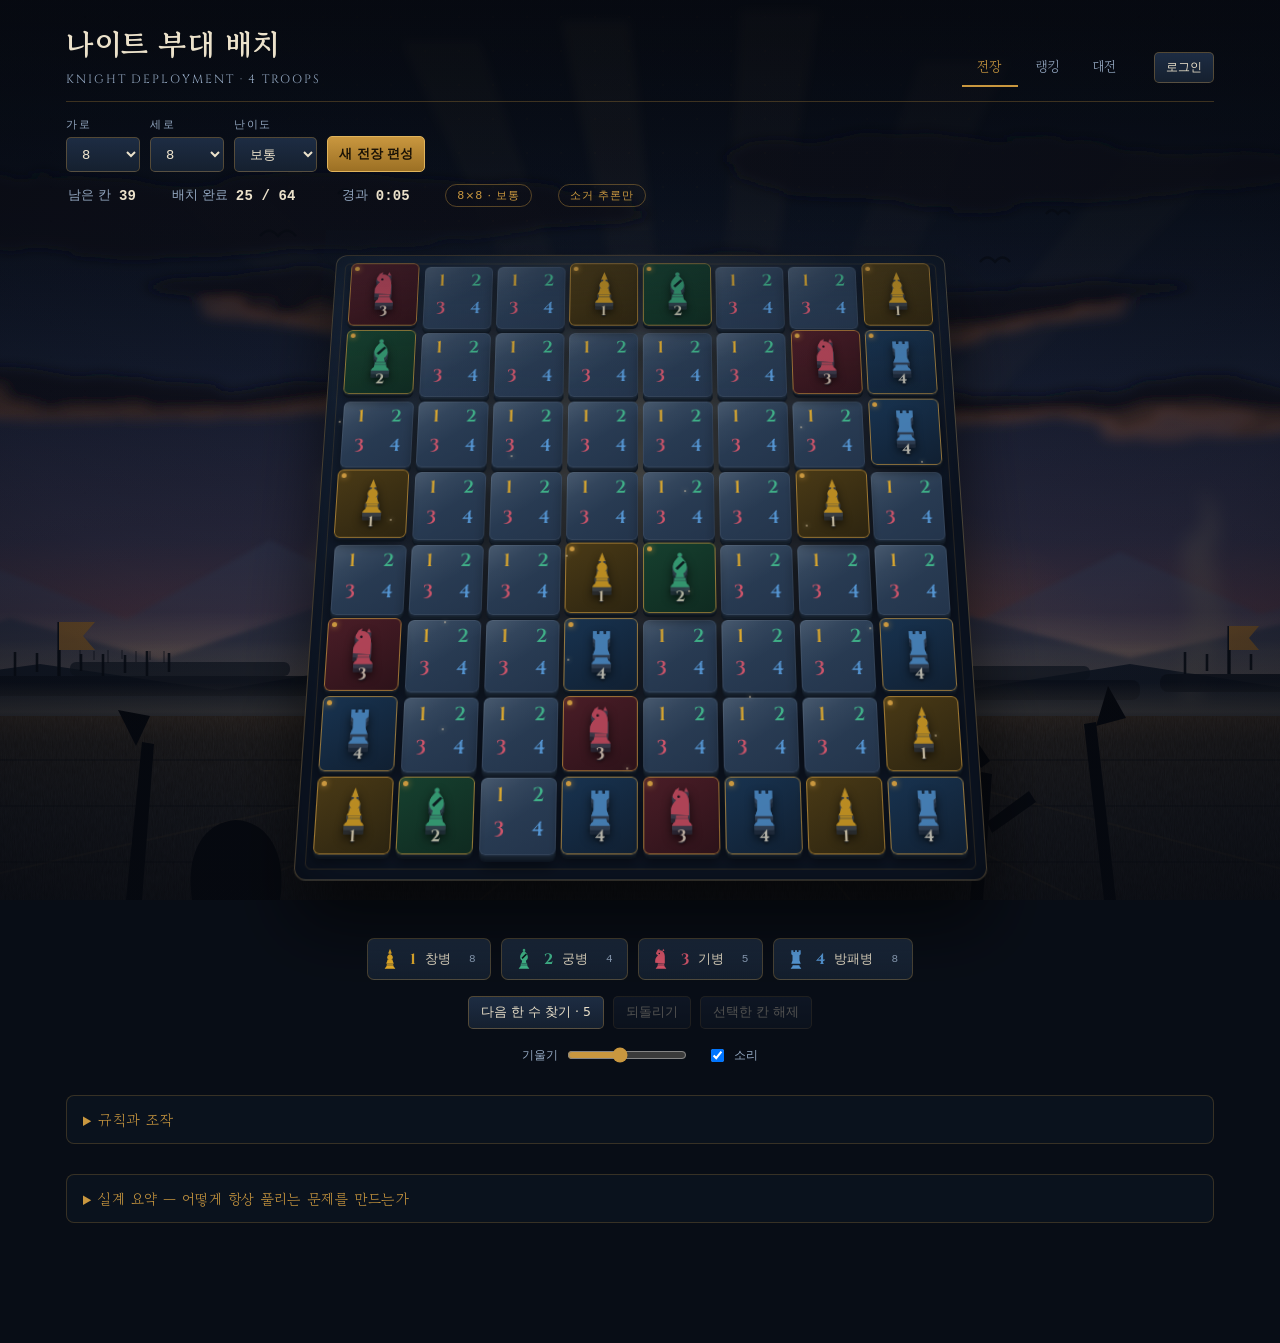
==== index.html @ ce741c40 "Set the page on a dusk battlefield I cannot produce a painting, so the scene is drawn as vector art " ====
<!DOCTYPE html>
<html lang="ko">
<head>
<meta charset="utf-8">
<meta name="viewport" content="width=device-width, initial-scale=1, viewport-fit=cover">
<title>나이트 부대 배치 — 전장 퍼즐</title>
<link rel="preconnect" href="https://fonts.googleapis.com">
<link rel="preconnect" href="https://fonts.gstatic.com" crossorigin>
<link href="https://fonts.googleapis.com/css2?family=Cinzel:wght@600;700&family=Gowun+Batang:wght@400;700&display=swap" rel="stylesheet">
<link rel="stylesheet" href="css/theme.css">
<link rel="stylesheet" href="css/board.css">
<link rel="stylesheet" href="css/app.css">
</head>
<body>
<!-- 부대말 — 체스말처럼 받침·목·머리로 이어지는 옆모습 실루엣.
     네 종류가 작은 크기에서도 실루엣만으로 구분되도록 머리 모양을 크게 달리했다.
     받침(base)과 목(collar)은 네 말이 공유해 한 세트로 보이게 한다. -->
<svg width="0" height="0" style="position:absolute" aria-hidden="true"><defs>
  <g id="pbase">
    <path d="M6.3 22.7c0-1.05.95-1.6 1.6-2.25l.5-1.75h7.2l.5 1.75c.65.65 1.6 1.2 1.6 2.25z"/>
    <path d="M8.5 18.3h7v-1.35h-7z"/>
  </g>

  <!-- 1 창병 — 폰의 몸에 창날 -->
  <symbol id="u1" viewBox="0 0 24 24">
    <use href="#pbase"/>
    <path d="M12 .8l2.05 5.3h-1.35v1.35h-1.4V6.1H9.95z"/>
    <path d="M12 7.15a3.1 3.1 0 1 0 .02 0z"/>
    <path d="M9.25 12.5h5.5c.15 1.85.85 3.25 1.6 4.35H7.65c.75-1.1 1.45-2.5 1.6-4.35z"/>
  </symbol>

  <!-- 2 궁병 — 비숍의 대칭 실루엣, 트인 자리를 활 시위 각도로 -->
  <symbol id="u2" viewBox="0 0 24 24">
    <use href="#pbase"/>
    <path d="M12 .9a1.4 1.4 0 1 0 .02 0z"/>
    <path d="M12 3c2.65 1.95 4.25 4.5 4.25 6.85 0 1.8-.85 3.3-2.2 4.15l.65 2.5H9.3l.65-2.5c-1.35-.85-2.2-2.35-2.2-4.15C7.75 7.5 9.35 4.95 12 3z"/>
    <path d="M14.05 5.95l1.2 1.2-4.75 4.75-1.2-1.2z" fill="#0b111c"/>
  </symbol>

  <!-- 3 기병 — 체스 나이트의 말머리 -->
  <symbol id="u3" viewBox="0 0 24 24">
    <use href="#pbase"/>
    <path d="M16.15 16.85V9.3c0-3.75-2.2-6.85-5.15-6.85-.35 0-.7.04-1.03.12l.62-1.75-2.2 1.15-1.55 2.85c-.45.83-.2 1.86.58 2.4l1.28.88-1.15 1.2c-1.2 1.25-1.9 2.95-1.9 4.72v2.03z"/>
    <circle cx="10.15" cy="6.05" r=".78" fill="#0b111c"/>
    <path d="M13.6 3.15l.75-2.35 1.5 2.6z"/>
  </symbol>

  <!-- 4 방패병 — 룩의 성탑 -->
  <symbol id="u4" viewBox="0 0 24 24">
    <path d="M6.3 22.7c0-1.05.95-1.6 1.6-2.25l.5-1.75h7.2l.5 1.75c.65.65 1.6 1.2 1.6 2.25z"/>
    <path d="M6.85 2.5h2.35v1.75h1.65V2.5h2.3v1.75h1.65V2.5h2.35v4.3l-1.35 1.15v5.7l1.35 3.5H6.85l1.35-3.5v-5.7L6.85 6.8z"/>
  </symbol>
</defs></svg>

<!-- 배경 — 해질 무렵의 평야 전장. img/battlefield.svg 에 그려 두고 CSS 로 깐다. -->
<div class="scene" aria-hidden="true"></div>

<div class="wrap">
  <header class="masthead">
    <div class="brand">
      <h1>나이트 부대 배치</h1>
      <div class="sub">KNIGHT DEPLOYMENT · 4 TROOPS</div>
    </div>

    <nav class="tabs" role="tablist" aria-label="화면 전환">
      <button class="tab on" data-tab="game" role="tab" aria-selected="true">전장</button>
      <button class="tab" data-tab="rank" role="tab" aria-selected="false">랭킹</button>
      <button class="tab" data-tab="room" role="tab" aria-selected="false">대전</button>
    </nav>

    <div class="account" id="account"></div>
  </header>

  <!-- ══════════════ 전장 ══════════════ -->
  <section class="view" data-view="game">
    <div class="setup">
      <div class="field"><label for="selW">가로</label><select id="selW"></select></div>
      <div class="field"><label for="selH">세로</label><select id="selH"></select></div>
      <div class="field"><label for="selL">난이도</label>
        <select id="selL"><option value="1">쉬움</option><option value="2" selected>보통</option><option value="3">어려움</option></select>
      </div>
      <button class="btn primary" id="btnNew">새 전장 편성</button>
    </div>

    <!-- 대전 진행 중에만 나타나는 전황 띠 -->
    <div class="matchbar" id="matchBar" hidden></div>

    <div class="status">
      <span>남은 칸<b id="stLeft">0</b></span>
      <span>배치 완료<b id="stFill">0</b></span>
      <span>경과<b id="stTime">0:00</b></span>
      <span class="tag" id="stGrade">보통</span>
      <span class="tag" id="stMode">소거 추론만</span>
    </div>

    <div class="stage">
      <div class="board" id="board">
        <div class="plinth"></div>
        <div class="motes" id="motes" aria-hidden="true"></div>
        <div class="grid" id="grid" tabindex="0" role="grid" aria-label="전장 판"></div>
        <div class="lightwash" aria-hidden="true"></div>
        <div class="haze" aria-hidden="true"></div>
      </div>
    </div>

    <div class="deck" id="deck"></div>

    <div class="tools">
      <button class="btn" id="btnNext">다음 한 수 찾기</button>
      <button class="btn" id="btnUndo" disabled title="한 수 되돌리기 (Ctrl+Z)">되돌리기</button>
      <button class="btn" id="btnRelease" disabled>선택한 칸 해제</button>
    </div>

    <div class="note" id="note" hidden></div>

    <div class="switches">
      <label>기울기 <input type="range" id="optTilt" min="0" max="42" value="18"></label>
      <label><input type="checkbox" id="optSound" checked> 소리</label>
    </div>

    <details>
      <summary>규칙과 조작</summary>
      <div class="doc">
        <h3>규칙</h3>
        <ul>
          <li>모든 칸에 1~4번 부대 중 하나가 배치된다.</li>
          <li>나이트 이동(직선 한 칸 + 이어서 대각선 한 칸)으로 닿는 두 칸에는 같은 부대를 둘 수 없다.</li>
          <li>가로·세로·대각선 어느 방향으로도 같은 부대가 3칸 연속으로 늘어설 수 없다.</li>
        </ul>
        <h3>조작</h3>
        <ul>
          <li>처음에는 모든 빈 칸에 1·2·3·4가 그대로 적혀 있다. 작은 숫자를 누르면 그 후보가 지워지고, 다시 누르면 되살아난다.</li>
          <li>후보가 하나만 남았을 때 그 숫자를 누르면 지워지는 대신 그 부대가 배치된다. 칸을 고르고 <code>1</code>~<code>4</code> 키나 아래 부대 버튼을 눌러도 된다.</li>
          <li><b>어떤 부대든 놓을 수 있다.</b> 판단은 전적으로 당신 몫이고, 게임은 정답을 미리 알려 주지 않는다. 다만 세 규칙 중 하나를 실제로 어기는 배치는 그 칸이 붉게 표시된다.</li>
          <li>한 번 확정한 칸은 눌러도 풀리지 않는다. 되돌리려면 그 칸을 고른 뒤 <b>선택한 칸 해제</b>를 누른다(<code>Backspace</code>도 같은 동작).</li>
          <li><b>다음 한 수 찾기</b>는 지금 상태에서 소거만으로 확정되는 칸이 몇 개인지 세어 알려준다. 한 번 더 누르면 어떤 부대가 왜 지워지는지 근거 칸까지 짚어 준다.</li>
          <li>처음부터 주어진 부대는 놋쇠 점이 찍힌 낮은 명판으로, 내가 확정한 부대는 부대색으로 빛나며 높이 솟은 타일로 표시된다.</li>
          <li><b>부대가 놓인 칸</b>을 고르면 그 부대가 나이트 이동으로 닿는 칸이 함께 밝아진다. 빈 칸을 고를 때는 밝아지지 않는다 — 후보를 지우는 중에 사정거리가 켜지면 방해가 되기 때문이다. 방향키로 칸을 옮길 수 있다.</li>
        </ul>
        <h3>힌트</h3>
        <ul>
          <li><b>다음 한 수 찾기는 한 판에 다섯 번</b>까지 쓸 수 있다. 새 칸을 짚어 줄 때만 한 번으로 센다 — 같은 칸의 근거를 다시 펴 보거나, 짚을 칸이 없다는 답을 받는 것은 세지 않는다.</li>
          <li>힌트를 한 번이라도 쓴 판은 <b>랭킹에 오르지 않는다.</b> 기록은 내 기록 목록에만 남는다.</li>
        </ul>
        <h3>진행 저장</h3>
        <ul><li>배치·후보 표시·경과 시간·남은 힌트가 자동 저장되어, 다시 열면 그대로 이어서 풀 수 있다.</li></ul>
      </div>
    </details>

    <details>
      <summary>설계 요약 — 어떻게 항상 풀리는 문제를 만드는가</summary>
      <div class="doc">
        <h3>1. 정답지 생성</h3>
        <ul>
          <li>후보 비트마스크(1~4 → 4비트) 위에서 제약 전파 + MRV 백트래킹으로 무작위 정답지를 만든다.</li>
          <li>탐색이 예산을 넘기면 <code>값(r,c) = perm[2·g(r) + h(c)]</code> 패턴으로 폴백한다. <code>g(r)≠g(r+2)</code>, <code>h(c)≠h(c+2)</code>이면 나이트 이동은 항상 두 비트 중 하나를 뒤집고, 같은 값 덩어리는 최대 2연속이므로 어떤 크기에서도 세 규칙을 모두 만족한다. 즉 정답지가 없는 판 크기는 존재하지 않는다.</li>
        </ul>
        <h3>2. 논리 솔버 (난이도의 정의)</h3>
        <ul>
          <li><b>1단계</b> 확정 칸으로부터의 소거 — 나이트 이웃에서 그 값 제거, 3연속 트리플에서 두 칸이 같은 값이면 나머지 칸에서 그 값 제거. 후보가 하나 남으면 확정.</li>
          <li><b>2단계</b> 후보가 2개인 칸에 값을 가정해 전파했을 때 모순이 나면 그 후보를 제거.</li>
          <li><b>3단계</b> 모든 칸으로 가정 범위를 넓히고, 두 갈래 모두에서 공통으로 나오는 결론을 채택.</li>
        </ul>
        <h3>3. 출제</h3>
        <ul>
          <li>정답지에서 칸을 무작위 순서로 지우되, <b>지운 뒤에도 해당 난이도의 논리 솔버가 끝까지 푸는 경우에만</b> 지운 상태를 유지한다. 논리만으로 완주된다는 것은 해가 유일하다는 뜻이므로, 유일해와 풀이 가능성이 동시에 보장된다.</li>
          <li><b>쉬움과 보통은 1단계 소거 추론만으로 끝까지 풀리도록 출제한다.</b> 어느 시점에도 후보 3개가 직접 지워지는 칸이 반드시 존재하므로, 값을 가정해 보는 단계가 필요 없다. 두 난이도의 차이는 힌트 양이다 — 쉬움 50%, 보통 32%. 상단 태그에 <code>소거 추론만</code>으로 표시된다.</li>
          <li>어려움만 2단계(한 칸에 값을 가정해 전파했을 때 모순이면 그 후보를 제거)를 허용하고 힌트 하한을 두지 않는다. 상단 태그에 <code>가정 추론 필요</code>로 표시된다.</li>
        </ul>
      </div>
    </details>
  </section>

  <!-- ══════════════ 랭킹 ══════════════ -->
  <section class="view" data-view="rank" hidden>
    <div class="panel">
      <div class="panel-head">
        <h2>랭킹</h2>
        <p>5×5부터 12×12까지 정사각 여덟 종류 × 난이도 세 종류. 힌트를 쓰지 않고 완주한 기록만 오릅니다.</p>
      </div>
      <div class="picker" id="rankPicker">
        <div class="picker-row" id="rankSizes" role="tablist" aria-label="규격"></div>
        <div class="picker-row" id="rankLevels" role="tablist" aria-label="난이도"></div>
      </div>
      <div id="rankBody"></div>
    </div>
  </section>

  <!-- ══════════════ 대전 ══════════════ -->
  <section class="view" data-view="room" hidden>
    <div id="roomBody"></div>
  </section>
</div>

<div class="toast" id="toast" role="status" aria-live="polite"></div>
<div class="veil" id="veil"><div class="card" id="card"></div></div>

<script type="module" src="js/app.js"></script>
</body>
</html>
---- css/theme.css ----
/* 토큰 · 지면 · 머리말 · 공통 컨트롤 · 오버레이 */
:root{
  --void:#080d16;
  --deep:#0e1726;
  --table:#17243a;
  --plinth:#101b2c;
  --stone-1:#23344b;
  --stone-2:#2d4159;
  --stone-edge:#0a1220;
  --brass:#c9973f;
  --brass-lo:#8a6524;
  --parch:#ece2cb;
  --mist:#93a7c0;
  --u1:#f0b429; --u2:#43bf8f; --u3:#e0576d; --u4:#5a9fe0;
  --cell:52px; --gap:5px; --depth:0px;
  --display:"Gowun Batang","Nanum Myeongjo",Georgia,serif;
  --latin:"Cinzel",Georgia,serif;
  --body:"Apple SD Gothic Neo","Malgun Gothic","Noto Sans KR",system-ui,sans-serif;
  --mono:ui-monospace,SFMono-Regular,"SF Mono",Menlo,Consolas,"Liberation Mono",monospace;
}
*{box-sizing:border-box}
html,body{margin:0;padding:0}
body{
  min-height:100vh; background:var(--void);
  color:var(--parch); font-family:var(--body); -webkit-font-smoothing:antialiased;
  overflow-x:hidden;
}

/* 배경 그림 — 내용 뒤에 고정으로 깔린다. 스크롤해도 따라오지 않는다. */
.scene{
  position:fixed; inset:0; z-index:-2; pointer-events:none;
  background:url("../img/battlefield.svg") center bottom / cover no-repeat;
}
/* 글이 배경 위로 확실히 뜨도록 한 겹 더 눌러 준다 */
.scene::after{
  content:""; position:absolute; inset:0;
  background:linear-gradient(180deg, rgba(8,13,22,.42) 0%, rgba(8,13,22,.14) 46%, rgba(8,13,22,.34) 100%);
}
body::before{
  content:""; position:fixed; inset:0; pointer-events:none; opacity:.22;
  background-image:radial-gradient(rgba(201,151,63,.14) 1px, transparent 1px);
  background-size:34px 34px; mask-image:radial-gradient(circle at 50% 30%, #000 0%, transparent 78%);
}
.wrap{position:relative; max-width:1180px; margin:0 auto; padding:22px 16px 120px}

/* ── 머리말 ── */
.masthead{display:flex; flex-wrap:wrap; align-items:flex-end; gap:14px 22px; border-bottom:1px solid rgba(201,151,63,.28); padding-bottom:14px}
.brand h1{
  font-family:var(--display); font-weight:700; font-size:clamp(21px,3.4vw,30px);
  margin:0; letter-spacing:.02em; color:var(--parch);
}
.brand .sub{font-size:12px; color:var(--mist); letter-spacing:.16em; margin-top:5px; font-family:var(--latin)}
.setup{display:flex; flex-wrap:wrap; gap:10px; margin-left:auto; align-items:flex-end}
.field{display:flex; flex-direction:column; gap:5px}
.field label{font-size:10.5px; letter-spacing:.16em; color:var(--mist)}
select,.btn{
  font-family:var(--body); font-size:13px; color:var(--parch);
  background:linear-gradient(#1d2c43,#15202f); border:1px solid rgba(201,151,63,.34);
  padding:8px 11px; border-radius:5px; cursor:pointer; transition:.16s;
}
select{min-width:74px}
.btn:hover,select:hover{border-color:var(--brass); background:linear-gradient(#26374f,#182437)}
.btn.primary{background:linear-gradient(#c9973f,#9c7024); color:#1a1206; border-color:#e0b45c; font-weight:700}
.btn.primary:hover{background:linear-gradient(#dda94f,#a87b28)}
.btn[disabled]{opacity:.32; pointer-events:none}
.btn:focus-visible,select:focus-visible,.tile:focus-visible{outline:2px solid var(--brass); outline-offset:2px}

/* ── 상태 표시줄 ── */
.status{display:flex; flex-wrap:wrap; gap:8px 26px; align-items:center; padding:12px 2px 0; font-size:12.5px; color:var(--mist)}
.status>span{display:inline-flex; align-items:center; white-space:nowrap}
/* 숫자는 고정폭 서체 + 최소 너비로 잡아 초가 바뀌어도 뒤 항목이 밀리지 않게 한다 */
.status b{font-family:var(--mono); font-size:14px; color:var(--parch); font-weight:700; margin-left:8px;
  font-variant-numeric:tabular-nums; display:inline-block; text-align:left; letter-spacing:.01em}
#stLeft{min-width:3.2ch} #stFill{min-width:9.5ch} #stTime{min-width:5.2ch}
.tag{border:1px solid rgba(201,151,63,.4); border-radius:99px; padding:3px 11px; font-size:11px; color:var(--brass); letter-spacing:.08em}
.toast{
  position:fixed; left:50%; bottom:26px; transform:translateX(-50%) translateY(14px);
  background:linear-gradient(#1d2c43,#121d2c); border:1px solid rgba(201,151,63,.5); color:var(--parch);
  padding:11px 18px; border-radius:7px; font-size:13px; opacity:0; pointer-events:none; transition:.3s; z-index:40;
  box-shadow:0 14px 34px rgba(0,0,0,.55); max-width:90vw; text-align:center;
}
.toast.show{opacity:1; transform:translateX(-50%) translateY(0)}

.veil{position:fixed; inset:0; background:rgba(5,9,16,.82); display:none; align-items:center; justify-content:center; z-index:50; backdrop-filter:blur(4px)}
.veil.show{display:flex}
.card{
  background:linear-gradient(160deg,#1b2b42,#0d1626); border:1px solid rgba(201,151,63,.5); border-radius:12px;
  padding:34px 38px; text-align:center; max-width:min(440px,90vw); box-shadow:0 30px 70px rgba(0,0,0,.7);
}
.card h2{font-family:var(--display); color:var(--brass); margin:0 0 6px; font-size:24px}
.card p{color:var(--mist); font-size:13.5px; margin:6px 0 20px; line-height:1.8}
.card .stats{display:flex; gap:22px; justify-content:center; margin:16px 0 22px}
.card .stat{font-size:11px; color:var(--mist); letter-spacing:.1em}
.card .stat b{display:block; font-family:var(--latin); font-size:23px; color:var(--parch); margin-top:5px; font-variant-numeric:tabular-nums}
.spin{width:34px; height:34px; border:2px solid rgba(201,151,63,.25); border-top-color:var(--brass); border-radius:50%; animation:sp .8s linear infinite; margin:0 auto 14px}
@keyframes sp{to{transform:rotate(360deg)}}
@keyframes rise{0%{transform:translateZ(0)}50%{transform:translateZ(44px)}100%{transform:translateZ(22px)}}
.tile.cheer .face{animation:rise .7s ease-out}
@media (prefers-reduced-motion:reduce){*{animation-duration:.01ms !important; transition-duration:.01ms !important}}
@media (max-width:620px){
  .setup{margin-left:0; width:100%}
  .wrap{padding-bottom:90px}
}
---- css/board.css ----
/* 전장 판(3D) · 부대 팔레트 · 도구 · 안내문 */
/* ── 전장(3D) ── */
/* 아래 여백은 받침대 그림자(0 40px 70px)가 아래 항목들을 덮지 않도록 벌려 둔 것이다.
   그림자는 판 밑으로 100px 남짓 퍼지므로 8px 만으로는 팔레트가 그늘에 들어간다. */
.stage{perspective:1500px; perspective-origin:50% 42%; padding:30px 0 64px; display:flex; justify-content:center}
.board{position:relative; transform:rotateX(var(--tilt,18deg)); transform-style:preserve-3d; transition:transform .25s ease-out}
.plinth{
  position:absolute; inset:-22px; border-radius:12px; transform:translateZ(-16px);
  background:linear-gradient(160deg,#1b2b42,#0d1626 60%); border:1px solid rgba(201,151,63,.3);
  box-shadow:0 40px 70px rgba(0,0,0,.62), inset 0 0 60px rgba(0,0,0,.5);
}
.plinth::after{content:""; position:absolute; inset:9px; border:1px solid rgba(201,151,63,.16); border-radius:6px}
.grid{display:grid; gap:var(--gap); transform-style:preserve-3d; position:relative}

.tile{position:relative; width:var(--cell); height:var(--cell); transform-style:preserve-3d; border:0; padding:0; background:none; cursor:pointer}
.face{
  position:absolute; inset:0; border-radius:6px; transform:translateZ(calc(var(--z,0px) + var(--zh,0px)));
  transition:transform .18s cubic-bezier(.2,.8,.3,1), box-shadow .18s, background .18s;
  background:linear-gradient(150deg,var(--stone-2),var(--stone-1));
  box-shadow:0 1px 0 #1a2637,0 2px 0 #18232f,0 4px 0 #131d29,0 6px 0 #0e1621,0 10px 16px rgba(0,0,0,.55);
  display:flex; align-items:center; justify-content:center; overflow:hidden;
}
.face::after{content:""; position:absolute; inset:0; border-radius:6px; border:1px solid rgba(255,255,255,.07); pointer-events:none}
/* 왼쪽 위에서 비친 광택 — 돌이 갈려 있다는 느낌만 준다 */
.face::before{
  content:""; position:absolute; inset:0; border-radius:6px; pointer-events:none;
  background:linear-gradient(146deg, rgba(255,255,255,.13) 0%, rgba(255,255,255,.04) 26%, transparent 52%);
}
.tile:hover .face{--zh:8px}
.tile.sel .face{box-shadow:0 1px 0 #1a2637,0 4px 0 #131d29,0 8px 0 #0e1621,0 14px 22px rgba(0,0,0,.6),0 0 0 2px var(--brass),0 0 26px rgba(201,151,63,.55); --z:10px}
/* 나이트가 닿는 칸 — 부대가 놓인 칸을 고를 때만 켜진다.
   살짝 떠오르고 놋쇠빛이 번지게 해서 한눈에 사정거리가 읽히도록 한다. */
.tile.link .face{
  --zh:6px;
  background:linear-gradient(150deg,#6a5a2f,#3d3419);
  box-shadow:0 1px 0 #2a2415,0 3px 0 #221d11,0 6px 0 #19150c,0 12px 20px rgba(0,0,0,.55),
             0 0 0 1.5px rgba(224,180,92,.85), 0 0 22px -2px rgba(240,196,94,.75);
}
.tile.link .face::after{border-color:rgba(240,196,94,.9)}
.tile.link .c{opacity:1; color:#f4e6c4}
.tile.link .c.off{opacity:.22}
.tile.bad .face{box-shadow:0 4px 0 #2a0d14,0 8px 0 #1c0910,0 14px 22px rgba(0,0,0,.6),0 0 0 2px #e0576d,0 0 24px rgba(224,87,109,.5)}

/* 배치된 부대 */
.unit{display:none; flex-direction:column; align-items:center; justify-content:center; gap:0; line-height:1}
.tile.filled .unit{display:flex}
.tile.filled .cands{display:none}
.tile.filled .face{--z:22px}
.tile.v1{--uc:var(--u1)} .tile.v2{--uc:var(--u2)} .tile.v3{--uc:var(--u3)} .tile.v4{--uc:var(--u4)}
/* 처음부터 주어진 부대 — 판에 낮게 박힌 놋쇠 명판 */
.tile.given .face{--z:8px; background:linear-gradient(150deg,#1d2937,#111a26);
  box-shadow:0 1px 0 #16202c,0 2px 0 #111923,0 4px 0 #0c131c,0 7px 12px rgba(0,0,0,.5)}
.tile.given .face::after{border:1.5px solid rgba(201,151,63,.75)}
.tile.given .face::before{content:""; position:absolute; top:4px; left:4px; width:5px; height:5px;
  border-radius:50%; background:var(--brass); box-shadow:0 0 6px rgba(201,151,63,.9); z-index:2}
.tile.given .unit{opacity:.7; filter:saturate(.6)}
/* 내가 확정한 부대 — 높이 솟아 부대색으로 빛나는 타일 */
.tile.placed .face{--z:var(--placed-z,26px);
  box-shadow:0 2px 0 #16202c,0 5px 0 #0f1721,0 9px 0 #0a1119,0 18px 28px rgba(0,0,0,.6),0 0 24px -4px var(--uc)}
.tile.placed .face::after{border:1.5px solid var(--uc)}
.tile.placed .unit{filter:drop-shadow(0 0 8px var(--uc))}
/* ── 입체 부대말 ──
   진짜 높이를 올리면 기울어진 판에서 윗줄 칸의 후보 숫자를 덮는다.
   그래서 두께는 실루엣을 아래로 쌓아 만들고(높이 0), 실제로 띄우는 양은
   --lift 로만 준다. --lift 는 기울기에 맞춰 game.js 가 계산해 넣는다. */
.unit{position:relative; transform:translateZ(var(--lift,6px)); transform-style:preserve-3d}

.unit svg{
  width:calc(var(--cell) * .54); height:calc(var(--cell) * .54);
  fill:currentColor;
  /* 아래로 겹쳐 쌓아 옆면처럼 보이게 한다 — 화면 높이는 늘지 않는다.
     한 겹당 1px 씩 여덟 겹, 아래로 갈수록 어두워져 두께로 읽힌다. */
  filter:
    drop-shadow(0 1px 0 var(--ucd))
    drop-shadow(0 1px 0 var(--ucd))
    drop-shadow(0 1px 0 var(--ucd))
    drop-shadow(0 1px 0 var(--ucd))
    drop-shadow(0 1px 0 var(--ucd2))
    drop-shadow(0 1px 0 var(--ucd2))
    drop-shadow(0 1px 0 var(--ucd2))
    drop-shadow(0 1px 0 var(--ucd2))
    drop-shadow(0 4px 5px rgba(0,0,0,.85));
}

/* 말이 판에 드리우는 그림자 */
.unit::before{
  content:""; position:absolute; left:50%; bottom:calc(var(--cell) * .1);
  width:calc(var(--cell) * .5); height:calc(var(--cell) * .16);
  transform:translateX(-50%) translateZ(-1px);
  background:radial-gradient(50% 50% at 50% 50%, rgba(0,0,0,.6), transparent 70%);
  pointer-events:none;
}

/* 옆면 색 — 윗겹은 부대색을 어둡게, 아랫겹은 더 어둡게 해서 두께가 읽히게 */
.tile.v1{--ucd:#8a6415; --ucd2:#4a3308}
.tile.v2{--ucd:#1d6b4d; --ucd2:#0d3626}
.tile.v3{--ucd:#8a2b3c; --ucd2:#4a1520}
.tile.v4{--ucd:#2a5f96; --ucd2:#143049}
.tile.given{--ucd:#3a4658; --ucd2:#222b38}

/* 방금 놓은 말은 위에서 떨어져 자리를 잡는다 */
@keyframes drop-in{
  0%{transform:translateZ(calc(var(--lift,6px) + 26px)); opacity:.15}
  60%{transform:translateZ(calc(var(--lift,6px) - 2px)); opacity:1}
  100%{transform:translateZ(var(--lift,6px))}
}
.tile.just .unit{animation:drop-in .34s cubic-bezier(.3,1.3,.5,1)}
.unit .num{
  font-family:var(--latin); font-weight:700; font-size:calc(var(--cell) * .21);
  font-variant-numeric:tabular-nums; color:#f6ecd6; position:relative; z-index:2;
  text-shadow:0 1px 0 var(--ucd2), 0 2px 3px rgba(0,0,0,.9);
}
.tile.v1 .unit{color:var(--u1)} .tile.v2 .unit{color:var(--u2)}
.tile.v3 .unit{color:var(--u3)} .tile.v4 .unit{color:var(--u4)}
.tile.filled.v1 .face{background:linear-gradient(150deg,#4a3a16,#2c2410)}
.tile.filled.v2 .face{background:linear-gradient(150deg,#16402f,#0f2a20)}
.tile.filled.v3 .face{background:linear-gradient(150deg,#4a1d27,#2c1219)}
.tile.filled.v4 .face{background:linear-gradient(150deg,#183350,#101f31)}
.tile.given .face::after{border:1px solid rgba(201,151,63,.7)}
.tile.given .unit{filter:none}

/* 후보 표시 */
/* 아래쪽 여백은 기울어진 판에서 아랫줄 말이 이 숫자를 덮지 않도록 벌어 둔 자리다.
   이만큼이 말과 타일을 얼마나 띄울 수 있는지의 예산이 된다(game.js setTilt 참고). */
.cands{display:grid; grid-template-columns:1fr 1fr; grid-template-rows:1fr 1fr;
  width:100%; height:100%; padding-bottom:10%}
.c{
  display:flex; align-items:center; justify-content:center; cursor:pointer;
  font-family:var(--latin); font-weight:600; font-size:calc(var(--cell) * .26);
  color:var(--mist); opacity:.9; transition:.14s; border-radius:3px;
}
.c:hover{background:rgba(255,255,255,.08)}
.c.v1{color:var(--u1)} .c.v2{color:var(--u2)} .c.v3{color:var(--u3)} .c.v4{color:var(--u4)}
.c.off{opacity:.13; text-decoration:line-through}
.c.only{font-size:calc(var(--cell) * .34); text-shadow:0 0 12px currentColor}

/* ── 부대 팔레트 ── */
.deck{display:flex; flex-wrap:wrap; gap:10px; justify-content:center; margin-top:26px}
.troop{
  display:flex; align-items:center; gap:9px; padding:9px 14px 9px 11px; border-radius:7px; cursor:pointer;
  background:linear-gradient(#1c2b40,#131e2d); border:1px solid rgba(201,151,63,.3); color:var(--parch);
  font-family:var(--body); font-size:13px; transition:.16s;
}
.troop svg{width:22px; height:22px; fill:currentColor}
.troop .k{font-family:var(--latin); font-weight:700; font-size:15px; opacity:.85}
.troop .left{font-size:11px; color:var(--mist); font-family:var(--mono); font-variant-numeric:tabular-nums;
  min-width:2.4ch; text-align:right; display:inline-block}
.troop[data-v="1"]{color:var(--u1)} .troop[data-v="2"]{color:var(--u2)}
.troop[data-v="3"]{color:var(--u3)} .troop[data-v="4"]{color:var(--u4)}
.troop:hover{transform:translateY(-2px); border-color:currentColor; box-shadow:0 8px 20px rgba(0,0,0,.45)}
.troop.on{border-color:currentColor; box-shadow:0 0 0 1px currentColor,0 0 22px -6px currentColor}
.troop .nm{color:var(--parch)}

/* ── 도구 ── */
.tools{display:flex; flex-wrap:wrap; gap:9px; justify-content:center; align-items:center; margin-top:16px}
.tools .btn{font-size:12.5px; padding:7px 12px}
.switches{display:flex; flex-wrap:wrap; gap:8px 18px; justify-content:center; margin-top:16px; font-size:12px; color:var(--mist)}
.switches label{display:flex; align-items:center; gap:7px; cursor:pointer}
input[type=range]{accent-color:var(--brass); width:120px}

/* ── 안내/설계 ── */
details{margin-top:30px; border:1px solid rgba(201,151,63,.24); border-radius:8px; background:rgba(13,22,36,.6)}
summary{cursor:pointer; padding:13px 16px; font-family:var(--display); font-size:14.5px; color:var(--brass); letter-spacing:.03em}
.doc{padding:2px 20px 20px; font-size:13px; line-height:1.85; color:#c6d3e3}
.doc h3{font-family:var(--display); color:var(--parch); font-size:14px; margin:18px 0 6px; letter-spacing:.03em}
.doc code{background:rgba(201,151,63,.12); padding:1px 5px; border-radius:3px; font-size:12px; color:var(--brass)}
.doc ul{margin:6px 0; padding-left:19px} .doc li{margin:3px 0}

.note{
  max-width:760px; margin:16px auto 0; padding:13px 17px; border-radius:8px; font-size:13px; line-height:1.75;
  background:rgba(20,32,50,.72); border:1px solid rgba(201,151,63,.34); color:#d6e0ee;
}
.note b{color:var(--brass)} .note .k{font-family:var(--latin); font-weight:700}
.note ul{margin:7px 0 0; padding-left:18px} .note li{margin:2px 0}
.tile.pick .face{box-shadow:0 4px 0 #131d29,0 8px 0 #0e1621,0 16px 24px rgba(0,0,0,.6),0 0 0 2px var(--parch),0 0 30px rgba(236,226,203,.6); --z:16px}
.tile.why .face{box-shadow:0 4px 0 #131d29,0 8px 0 #0e1621,0 14px 22px rgba(0,0,0,.6),0 0 0 2px var(--brass),0 0 22px rgba(201,151,63,.5)}

@media (max-width:620px){
  .stage{perspective:900px; padding:18px 0 44px}
  .troop .nm{display:none}
}

/* ══════════════ 전장 분위기 ══════════════
   판 위를 지나는 빛, 먼 줄로 갈수록 옅어지는 안개, 떠다니는 먼지.
   전부 pointer-events:none 이라 조작을 가리지 않는다. */

/* 커서를 따라 움직이는 빛무리 — 판 하나에 요소 하나뿐이라 값이 싸다 */
/* 빛은 타일 '아래' 판 위에 깔린다.
   타일 위를 덮으면 무슨 블렌드를 쓰든 계단 그림자가 죽어 판이 납작해진다.
   타일은 z 0~36 에 있으므로 -14px 에 두면 빛이 틈 사이로만 비친다. */
.lightwash{
  position:absolute; inset:-22px; border-radius:12px; pointer-events:none;
  transform:translateZ(-14px);
  background:radial-gradient(circle at var(--lx,50%) var(--ly,35%),
              rgba(255,232,180,.30), rgba(255,214,140,.10) 30%, transparent 58%);
}

/* 먼 줄만 아주 살짝 가라앉힌다 */
.haze{
  position:absolute; inset:-22px auto auto -22px; width:calc(100% + 44px); height:34%;
  pointer-events:none; transform:translateZ(40px);
  background:linear-gradient(to bottom, rgba(10,17,29,.30) 0%, rgba(10,17,29,.08) 45%, transparent 100%);
}

/* 놋쇠 테두리에 도는 횃불빛 */
@keyframes torch{
  0%,100%{box-shadow:0 40px 70px rgba(0,0,0,.62), inset 0 0 60px rgba(0,0,0,.5), 0 0 22px -8px rgba(201,151,63,.5)}
  50%{box-shadow:0 40px 70px rgba(0,0,0,.62), inset 0 0 60px rgba(0,0,0,.5), 0 0 30px -6px rgba(224,180,92,.75)}
}
.plinth{animation:torch 5.5s ease-in-out infinite}

/* 떠다니는 먼지 */
.motes{position:absolute; inset:0; pointer-events:none; z-index:2; transform:translateZ(20px); overflow:hidden}
.mote{
  position:absolute; width:2px; height:2px; border-radius:50%;
  background:rgba(240,220,180,.55); box-shadow:0 0 4px rgba(240,220,180,.5);
  animation:drift linear infinite;
}
@keyframes drift{
  0%{transform:translate3d(0,14px,0); opacity:0}
  12%{opacity:.7}
  88%{opacity:.5}
  100%{transform:translate3d(18px,-46px,0); opacity:0}
}

@media (prefers-reduced-motion:reduce){
  .motes{display:none}
  .plinth{animation:none}
}
---- css/app.css ----
/* 탭 · 계정 · 랭킹 · 대전 — 기존 놋쇠/양피지/심야 남색 토큰만 사용한다 */

/* ── 머리말 안의 탭과 계정 ── */
.tabs{display:flex; gap:2px; align-self:flex-end; margin-left:auto}
.tab{
  font-family:var(--display); font-size:14px; color:var(--mist);
  background:none; border:0; border-bottom:2px solid transparent;
  padding:8px 15px 9px; cursor:pointer; transition:.16s; letter-spacing:.04em;
}
.tab:hover{color:var(--parch)}
.tab.on{color:var(--brass); border-bottom-color:var(--brass)}
.tab:focus-visible{outline:2px solid var(--brass); outline-offset:2px; border-radius:4px}

.account{display:flex; align-items:center; gap:9px; align-self:flex-end; padding-bottom:4px}
.account .who{
  font-size:12.5px; color:var(--parch); font-family:var(--mono);
  display:inline-flex; align-items:center; gap:7px;
}
.account .who::before{
  content:""; width:6px; height:6px; border-radius:50%;
  background:var(--u2); box-shadow:0 0 7px var(--u2);
}
.account .btn{font-size:12px; padding:6px 11px}

.setup{margin-top:16px}

/* ── 공용 패널 ── */
.panel{
  margin-top:22px; border:1px solid rgba(201,151,63,.24); border-radius:10px;
  background:rgba(13,22,36,.6); overflow:hidden;
}
.panel-head{padding:18px 20px 14px; border-bottom:1px solid rgba(201,151,63,.18)}
.panel-head h2{font-family:var(--display); color:var(--parch); font-size:17px; margin:0; letter-spacing:.03em}
.panel-head p{color:var(--mist); font-size:12.5px; margin:6px 0 0; line-height:1.7}
.panel-body{padding:16px 20px 20px}

.empty{padding:34px 20px; text-align:center; color:var(--mist); font-size:13px; line-height:1.9}
.empty b{color:var(--brass)}

/* ── 보드 선택기 ── */
.picker{padding:14px 20px; display:flex; flex-direction:column; gap:9px; border-bottom:1px solid rgba(201,151,63,.18)}
.picker-row{display:flex; flex-wrap:wrap; gap:7px}
.chip{
  font-family:var(--latin); font-size:13px; font-weight:600; letter-spacing:.04em;
  color:var(--mist); background:linear-gradient(#1a2739,#131e2c);
  border:1px solid rgba(201,151,63,.26); border-radius:99px;
  padding:6px 15px; cursor:pointer; transition:.16s;
}
.chip:hover{color:var(--parch); border-color:var(--brass)}
.chip.on{color:#1a1206; background:linear-gradient(#c9973f,#9c7024); border-color:#e0b45c}
.chip:focus-visible{outline:2px solid var(--brass); outline-offset:2px}
.picker-row:nth-child(2) .chip{font-family:var(--body); font-weight:400}

/* ── 표 ── */
.tbl-scroll{overflow-x:auto}
table.tbl{width:100%; border-collapse:collapse; font-size:13px; min-width:420px}
table.tbl th{
  text-align:left; font-weight:400; font-size:10.5px; letter-spacing:.16em; color:var(--mist);
  padding:12px 14px 9px; border-bottom:1px solid rgba(201,151,63,.2); white-space:nowrap;
}
table.tbl td{padding:10px 14px; border-bottom:1px solid rgba(201,151,63,.08); color:#c6d3e3}
table.tbl tr:last-child td{border-bottom:0}
table.tbl .num{font-family:var(--mono); font-variant-numeric:tabular-nums; text-align:right; white-space:nowrap}
table.tbl .rank{font-family:var(--latin); font-weight:700; color:var(--mist); width:1%; text-align:right}
table.tbl .name{color:var(--parch)}
table.tbl .when{color:var(--mist); font-size:11.5px; white-space:nowrap}
table.tbl tr.top1 .rank,table.tbl tr.top1 .num{color:var(--brass)}
table.tbl tr.me{background:rgba(201,151,63,.09)}
table.tbl tr.me .name{color:var(--brass); font-weight:700}
table.tbl tr.me .name::before{content:"▸ "}
.tbl-sep td{padding:0; height:1px; background:repeating-linear-gradient(90deg,rgba(201,151,63,.35) 0 6px,transparent 6px 12px); border:0}
.badge{
  display:inline-block; font-size:10.5px; letter-spacing:.06em; color:var(--brass);
  border:1px solid rgba(201,151,63,.4); border-radius:99px; padding:1px 8px; margin-left:7px;
}

/* ── 폼 ── */
.form{display:flex; flex-direction:column; gap:14px; text-align:left; margin:18px 0 4px}
.form .field{gap:6px}
.form label{font-size:10.5px; letter-spacing:.16em; color:var(--mist)}
.form input[type=text],.form input[type=password],.form select{
  font-family:var(--body); font-size:14px; color:var(--parch); width:100%;
  background:#0d1626; border:1px solid rgba(201,151,63,.3);
  padding:10px 12px; border-radius:5px; transition:.16s;
}
.form input:focus{outline:none; border-color:var(--brass); background:#111c2e}
.form input::placeholder{color:#5d7085}
.hint{font-size:11.5px; color:var(--mist); line-height:1.6}
.hint.bad{color:var(--u3)}
.form-row{display:flex; gap:10px}
.form-row>*{flex:1; min-width:0}
.form-note{
  font-size:11.5px; color:var(--mist); line-height:1.7; text-align:left;
  border-left:2px solid rgba(201,151,63,.4); padding-left:11px; margin-top:4px;
}
.card-actions{display:flex; gap:9px; justify-content:center; flex-wrap:wrap; margin-top:20px}
.card-slot:empty{display:none}
.card.wide{max-width:min(560px,92vw); text-align:left}
.card.wide h2{text-align:center}
.card .err{color:var(--u3); font-size:12.5px; margin:12px 0 0; min-height:1.2em; text-align:left}
.switch-line{text-align:center; font-size:12.5px; color:var(--mist); margin-top:16px}
.link{background:none; border:0; color:var(--brass); font:inherit; cursor:pointer; text-decoration:underline; padding:0}
.link:hover{color:var(--parch)}

/* ── 힌트 버튼 잔여 강조 ── */
.btn.low{border-color:var(--u1); color:var(--u1)}

/* ── 대전 로비 ── */
.lobby-actions{display:flex; flex-wrap:wrap; gap:9px; padding:14px 20px; border-bottom:1px solid rgba(201,151,63,.18)}
.grow{flex:1}
.room-list{display:flex; flex-direction:column}
.room-row{
  display:flex; align-items:center; gap:14px; padding:13px 20px;
  border-bottom:1px solid rgba(201,151,63,.08); transition:.16s;
}
.room-row:last-child{border-bottom:0}
.room-row:hover{background:rgba(201,151,63,.05)}
.room-row .rt{flex:1; min-width:0}
.room-row .rt b{display:block; color:var(--parch); font-size:13.5px; font-weight:400}
.room-row .rt span{font-size:11.5px; color:var(--mist)}
.room-row .cnt{font-family:var(--mono); font-size:12.5px; color:var(--mist); font-variant-numeric:tabular-nums}
.room-row .cnt.full{color:var(--u3)}
.lock{color:var(--brass); font-size:11px}

/* ── 대전 방 ── */
.seatlist{display:flex; flex-direction:column; gap:2px; padding:6px 0}
.seat{display:flex; align-items:center; gap:11px; padding:11px 20px}
.seat .sn{
  font-family:var(--latin); font-weight:700; font-size:13px; color:var(--mist);
  width:1.6em; text-align:right; font-variant-numeric:tabular-nums;
}
.seat .snm{color:var(--parch); font-size:13.5px; min-width:0; overflow:hidden; text-overflow:ellipsis; white-space:nowrap}
.seat .tags{margin-left:auto; display:flex; align-items:center; gap:8px; white-space:nowrap}
.seat.host .snm::after{content:"방장"; font-size:10px; color:var(--brass); border:1px solid rgba(201,151,63,.4); border-radius:99px; padding:1px 7px; margin-left:8px}
.seat.gone{opacity:.45}
.seat.gone .snm::after{content:"연결 끊김"; font-size:10px; color:var(--u3); margin-left:8px}

/* 진행률 게이지 — 상대 판의 내용은 절대 전송하지 않는다. 채운 칸 수 하나뿐. */
.gauge{flex:1; height:7px; border-radius:99px; background:rgba(255,255,255,.07); overflow:hidden; min-width:60px}
.gauge>i{
  display:block; height:100%; width:0; border-radius:99px;
  background:linear-gradient(90deg,var(--brass-lo),var(--brass));
  transition:width .35s cubic-bezier(.2,.8,.3,1);
}
.seat.done .gauge>i{background:linear-gradient(90deg,#2f8f6b,var(--u2))}
.seat.me .snm{color:var(--brass); font-weight:700}
.pct{font-family:var(--mono); font-size:12px; color:var(--mist); font-variant-numeric:tabular-nums; width:4.2ch; text-align:right}
.fin{font-family:var(--mono); font-size:12px; color:var(--u2); font-variant-numeric:tabular-nums}

/* 전장 탭 위에 뜨는 전황 띠 */
.matchbar{
  margin-top:16px; border:1px solid rgba(201,151,63,.3); border-radius:9px;
  background:linear-gradient(rgba(28,43,66,.75),rgba(16,27,44,.75));
}
.matchbar .mb-head{
  display:flex; align-items:center; gap:12px; flex-wrap:wrap;
  padding:10px 16px; border-bottom:1px solid rgba(201,151,63,.16);
  font-size:12px; color:var(--mist);
}
.matchbar .mb-head b{color:var(--brass); font-family:var(--latin); letter-spacing:.08em}
.matchbar .mb-head .btn{margin-left:auto; font-size:11.5px; padding:5px 10px}
.matchbar .seat{padding:8px 16px}

/* 카운트다운 */
.countdown{font-family:var(--latin); font-size:76px; font-weight:700; color:var(--brass); line-height:1;
  text-shadow:0 0 40px rgba(201,151,63,.5); font-variant-numeric:tabular-nums}

.code{
  font-family:var(--mono); font-size:19px; letter-spacing:.24em; color:var(--brass);
  background:rgba(201,151,63,.1); border:1px solid rgba(201,151,63,.35);
  border-radius:6px; padding:8px 14px; display:inline-block;
}

@media (max-width:760px){
  .tabs{order:3; width:100%; margin-left:0; justify-content:center; border-top:1px solid rgba(201,151,63,.14); padding-top:6px}
  .account{margin-left:auto}
}
@media (max-width:620px){
  .seat{padding:10px 14px; gap:8px}
  .room-row{padding:12px 14px; gap:10px}
  .picker,.lobby-actions{padding:12px 14px}
  .panel-head{padding:15px 14px 12px}
}

/* ── 방 대화 ──
   방에 있는 동안에만 나타나는 고정 독. 판을 풀면서도 말을 걸 수 있어야 하므로
   탭과 무관하게 화면 오른쪽 아래에 붙는다. */
.chat-dock{position:fixed; right:18px; bottom:18px; z-index:45; display:flex; flex-direction:column; align-items:flex-end; gap:8px}
.chat-dock[hidden]{display:none}

.chat-tab{
  display:inline-flex; align-items:center; gap:8px;
  font-family:var(--display); font-size:13.5px; color:var(--parch);
  background:linear-gradient(#1d2c43,#121d2c); border:1px solid rgba(201,151,63,.45);
  padding:9px 16px; border-radius:99px; cursor:pointer; transition:.16s;
  box-shadow:0 10px 26px rgba(0,0,0,.5);
}
.chat-tab:hover{border-color:var(--brass); background:linear-gradient(#26374f,#182437)}
.chat-tab:focus-visible{outline:2px solid var(--brass); outline-offset:2px}
.chat-badge{
  font-family:var(--mono); font-size:11px; font-variant-numeric:tabular-nums;
  background:var(--brass); color:#1a1206; border-radius:99px; padding:1px 7px; font-weight:700;
}

.chat-body{
  width:min(340px,calc(100vw - 36px)); display:flex; flex-direction:column;
  background:linear-gradient(160deg,#1b2b42,#0d1626); border:1px solid rgba(201,151,63,.45);
  border-radius:11px; box-shadow:0 24px 56px rgba(0,0,0,.62); overflow:hidden;
}
.chat-body[hidden]{display:none}
.chat-head{
  display:flex; align-items:baseline; gap:9px; flex-wrap:wrap;
  padding:11px 14px; border-bottom:1px solid rgba(201,151,63,.2);
}
.chat-head b{font-family:var(--display); font-size:13.5px; color:var(--parch); font-weight:700}
.chat-note{font-size:10.5px; color:var(--mist); letter-spacing:.04em; margin-left:auto}

.chat-log{
  height:250px; overflow-y:auto; overflow-x:hidden; padding:10px 12px;
  display:flex; flex-direction:column; gap:7px; scrollbar-width:thin;
}
.chat-row{font-size:13px; line-height:1.55; word-break:break-word}
.chat-who{color:var(--brass); font-size:11.5px; margin-right:7px; font-family:var(--mono)}
.chat-row.mine .chat-who{color:var(--u2)}
.chat-text{color:#d6e0ee}
.chat-sys{font-size:11.5px; color:var(--mist); text-align:center; line-height:1.5; padding:2px 0}

.chat-form{display:flex; gap:7px; padding:10px 12px; border-top:1px solid rgba(201,151,63,.2)}
.chat-form input{
  flex:1; min-width:0; font-family:var(--body); font-size:13.5px; color:var(--parch);
  background:#0d1626; border:1px solid rgba(201,151,63,.3); padding:8px 11px; border-radius:5px;
}
.chat-form input:focus{outline:none; border-color:var(--brass); background:#111c2e}
.chat-form input::placeholder{color:#5d7085}
.chat-form .btn{font-size:12.5px; padding:8px 12px; white-space:nowrap}
.chat-err{color:var(--u3); font-size:11.5px; margin:0; padding:0 12px 10px; min-height:1em}
.chat-err:empty{display:none}

@media (max-width:620px){
  .chat-dock{right:10px; bottom:10px; left:10px; align-items:stretch}
  .chat-tab{align-self:flex-end}
  .chat-body{width:auto}
  .chat-log{height:190px}
}
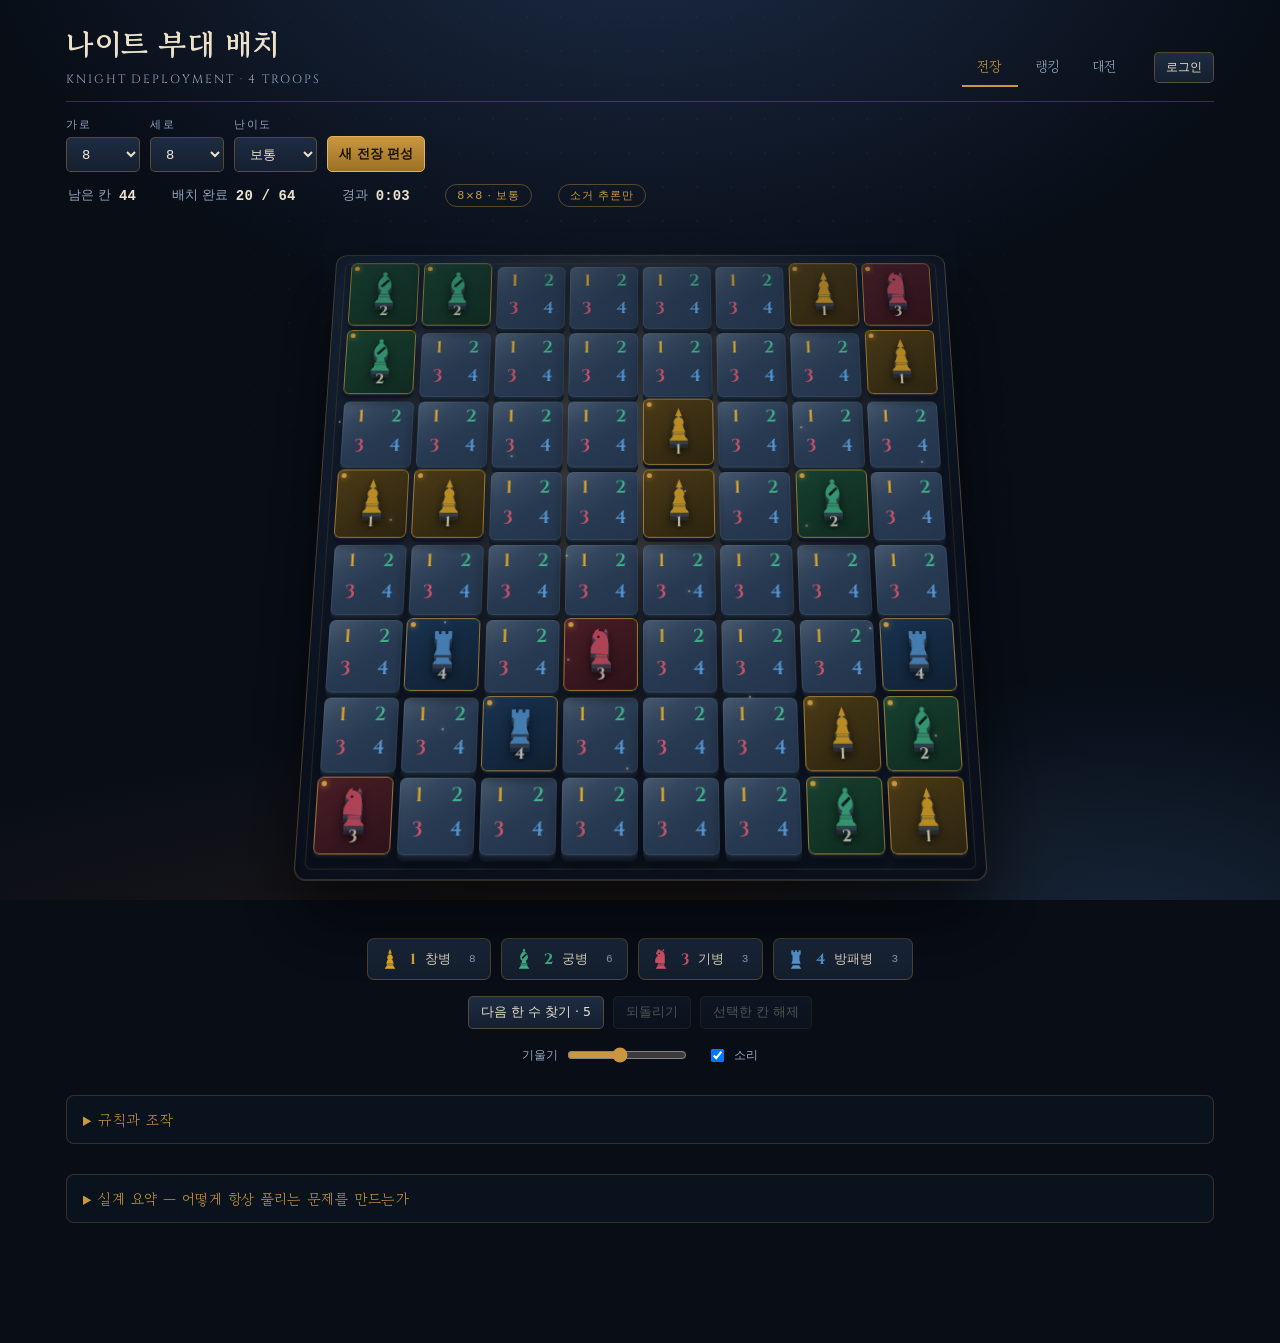
==== commit a59cb04c: "Revert the drawn battlefield, keep a gradient The vector scene never got close to what a painted bac" ====
--- a/index.html
+++ b/index.html
@@ -51,9 +51,6 @@
     <path d="M6.85 2.5h2.35v1.75h1.65V2.5h2.3v1.75h1.65V2.5h2.35v4.3l-1.35 1.15v5.7l1.35 3.5H6.85l1.35-3.5v-5.7L6.85 6.8z"/>
   </symbol>
 </defs></svg>
-
-<!-- 배경 — 해질 무렵의 평야 전장. img/battlefield.svg 에 그려 두고 CSS 로 깐다. -->
-<div class="scene" aria-hidden="true"></div>
 
 <div class="wrap">
   <header class="masthead">
--- a/css/theme.css
+++ b/css/theme.css
@@ -20,24 +20,20 @@
 }
 *{box-sizing:border-box}
 html,body{margin:0;padding:0}
+/* 배경은 그라디언트만 쓴다. 세 번째 층이 아래에서 올라오는 해질녘 기운으로,
+   판 뒤가 아니라 화면 밑단에 깔려 글자와 판을 방해하지 않는다. */
 body{
-  min-height:100vh; background:var(--void);
+  min-height:100vh; background:
+    radial-gradient(1100px 700px at 50% -12%, #1c2c46 0%, transparent 62%),
+    radial-gradient(700px 500px at 88% 108%, #14263b 0%, transparent 60%),
+    radial-gradient(1500px 460px at 50% 116%, rgba(178,112,58,.26) 0%, rgba(120,74,44,.10) 42%, transparent 70%),
+    var(--void);
+  background-attachment:fixed;
   color:var(--parch); font-family:var(--body); -webkit-font-smoothing:antialiased;
   overflow-x:hidden;
 }
-
-/* 배경 그림 — 내용 뒤에 고정으로 깔린다. 스크롤해도 따라오지 않는다. */
-.scene{
-  position:fixed; inset:0; z-index:-2; pointer-events:none;
-  background:url("../img/battlefield.svg") center bottom / cover no-repeat;
-}
-/* 글이 배경 위로 확실히 뜨도록 한 겹 더 눌러 준다 */
-.scene::after{
-  content:""; position:absolute; inset:0;
-  background:linear-gradient(180deg, rgba(8,13,22,.42) 0%, rgba(8,13,22,.14) 46%, rgba(8,13,22,.34) 100%);
-}
 body::before{
-  content:""; position:fixed; inset:0; pointer-events:none; opacity:.22;
+  content:""; position:fixed; inset:0; pointer-events:none; opacity:.5;
   background-image:radial-gradient(rgba(201,151,63,.14) 1px, transparent 1px);
   background-size:34px 34px; mask-image:radial-gradient(circle at 50% 30%, #000 0%, transparent 78%);
 }
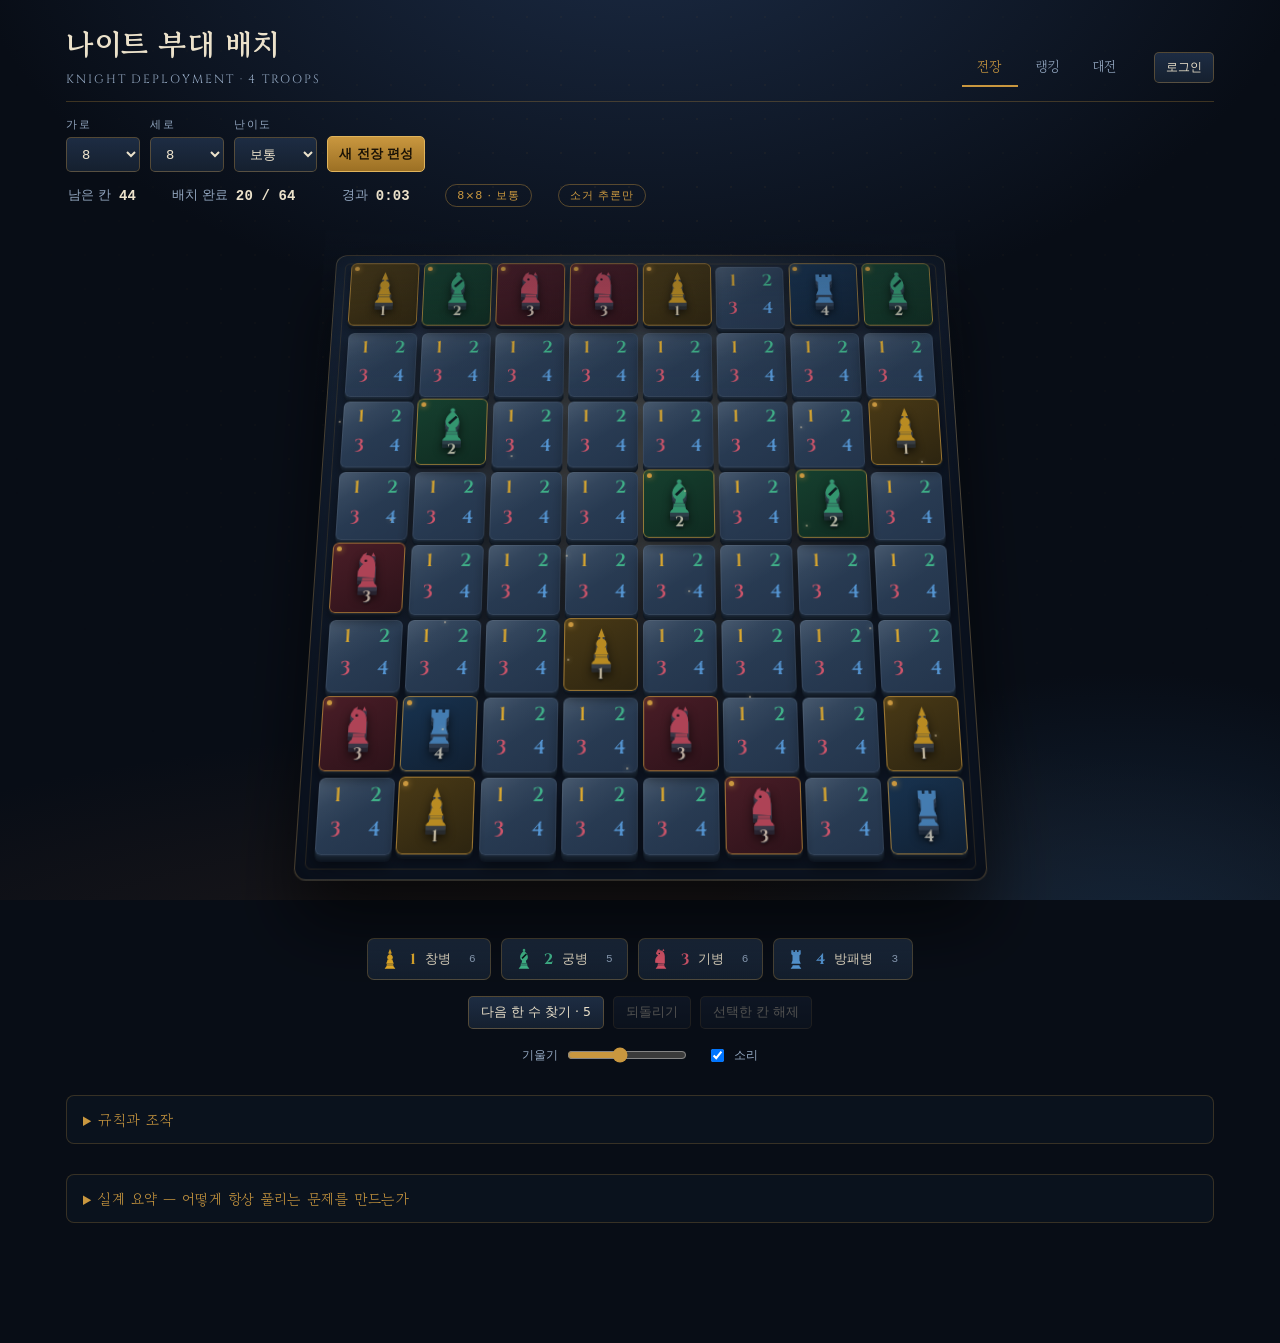
==== commit a766d19c: "Scale the hint budget with board size on hard Five hints is fine when pure elimination carries the w" ====
--- a/index.html
+++ b/index.html
@@ -136,7 +136,8 @@
         </ul>
         <h3>힌트</h3>
         <ul>
-          <li><b>다음 한 수 찾기는 한 판에 다섯 번</b>까지 쓸 수 있다. 새 칸을 짚어 줄 때만 한 번으로 센다 — 같은 칸의 근거를 다시 펴 보거나, 짚을 칸이 없다는 답을 받는 것은 세지 않는다.</li>
+          <li><b>다음 한 수 찾기</b>에는 판마다 정해진 횟수가 있다. 남은 횟수는 단추에 적혀 있다. 새 칸을 짚어 줄 때만 한 번으로 센다 — 같은 칸의 근거를 다시 펴 보거나, 짚을 칸이 없다는 답을 받는 것은 세지 않는다.</li>
+          <li><b>쉬움·보통은 5번</b>이다. <b>어려움</b>은 가정 추론까지 필요한 만큼 판 크기에 따라 넉넉히 준다 — 36칸(6×6)까지 10번, 64칸(8×8)까지 15번, 100칸(10×10)까지 20번, 그 위로는 25번.</li>
           <li>힌트를 한 번이라도 쓴 판은 <b>랭킹에 오르지 않는다.</b> 기록은 내 기록 목록에만 남는다.</li>
         </ul>
         <h3>진행 저장</h3>
--- a/css/app.css
+++ b/css/app.css
@@ -243,3 +243,35 @@
   .chat-log{height:190px}
 }
 
+
+/* ── 접혀 있을 때 뜨는 말풍선 ──
+   대화창을 닫고 판을 푸는 동안 배지 숫자만으로는 무슨 말이 오갔는지 알 수 없다.
+   짧게 떴다 스스로 사라지고, 누르면 대화창이 열린다. */
+.chat-pop{display:flex; flex-direction:column; align-items:flex-end; gap:6px; max-width:min(300px,72vw)}
+.chat-pop:empty{display:none}
+
+.chat-bubble{
+  position:relative; cursor:pointer; text-align:left;
+  background:linear-gradient(#22334c,#152134); border:1px solid rgba(201,151,63,.5);
+  border-radius:11px 11px 3px 11px; padding:8px 12px;
+  font-size:12.5px; line-height:1.45; color:#d6e0ee;
+  box-shadow:0 10px 26px rgba(0,0,0,.55);
+  animation:bubble-in .26s cubic-bezier(.2,.9,.3,1);
+  word-break:break-word;
+}
+.chat-bubble b{display:block; color:var(--brass); font-family:var(--mono); font-size:11px; font-weight:400; margin-bottom:2px}
+.chat-bubble:hover{border-color:var(--brass)}
+/* 꼬리 — 아래 오른쪽의 대화 단추를 가리킨다 */
+.chat-bubble::after{
+  content:""; position:absolute; right:14px; bottom:-6px;
+  border:6px solid transparent; border-top-color:#152134; border-bottom:0;
+}
+.chat-bubble.out{animation:bubble-out .3s ease-in forwards}
+
+@keyframes bubble-in{from{opacity:0; transform:translateY(8px) scale(.96)} to{opacity:1; transform:none}}
+@keyframes bubble-out{to{opacity:0; transform:translateY(-4px) scale(.98)}}
+
+@media (prefers-reduced-motion:reduce){
+  .chat-bubble{animation:none}
+  .chat-bubble.out{animation:none; opacity:0}
+}
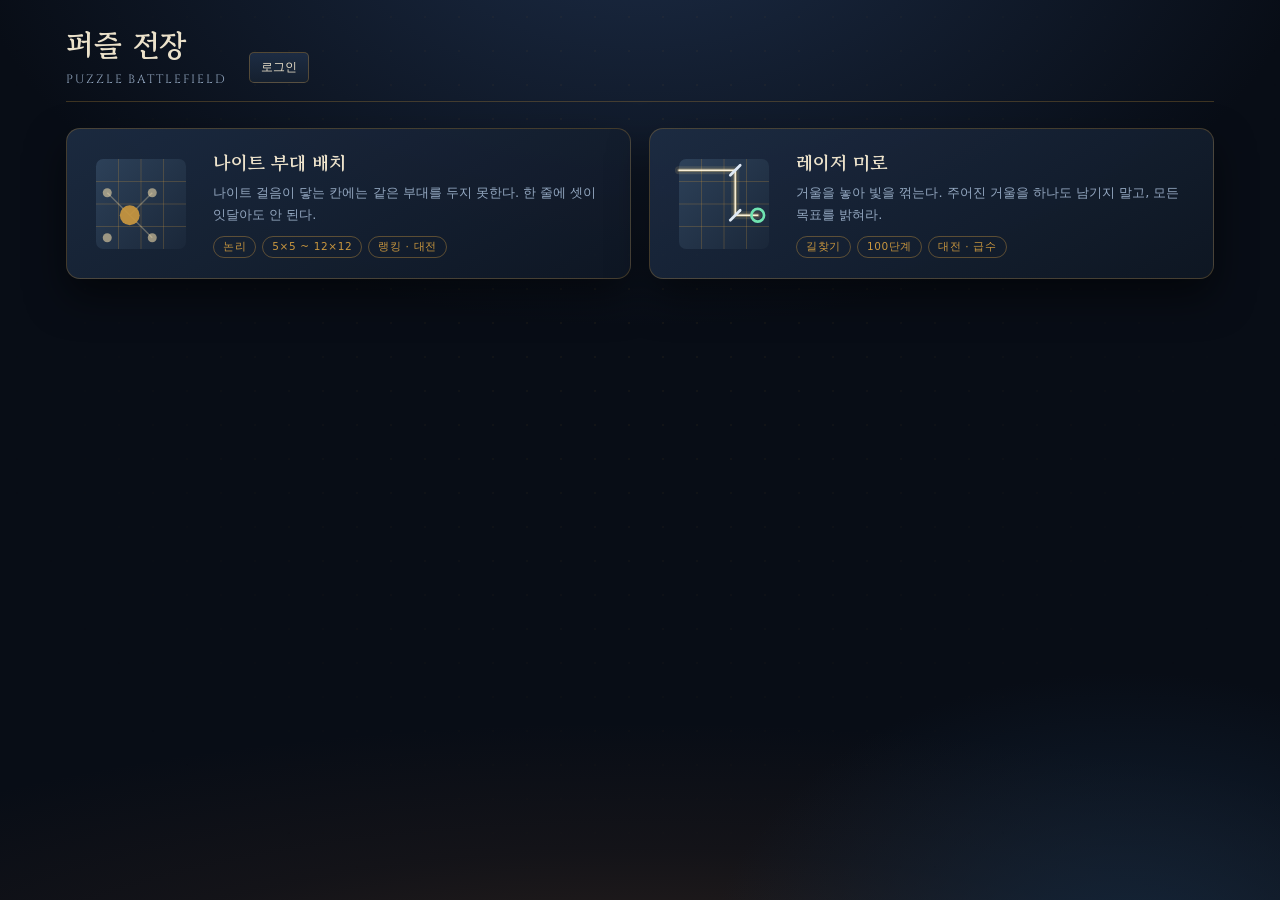
==== commit 4c90b171: "Add a game chooser and the laser climb The site now opens on a chooser rather than straight into the" ====
--- a/index.html
+++ b/index.html
@@ -3,196 +3,87 @@
 <head>
 <meta charset="utf-8">
 <meta name="viewport" content="width=device-width, initial-scale=1, viewport-fit=cover">
-<title>나이트 부대 배치 — 전장 퍼즐</title>
+<title>퍼즐 전장 — 게임 고르기</title>
 <link rel="preconnect" href="https://fonts.googleapis.com">
 <link rel="preconnect" href="https://fonts.gstatic.com" crossorigin>
 <link href="https://fonts.googleapis.com/css2?family=Cinzel:wght@600;700&family=Gowun+Batang:wght@400;700&display=swap" rel="stylesheet">
 <link rel="stylesheet" href="css/theme.css">
-<link rel="stylesheet" href="css/board.css">
 <link rel="stylesheet" href="css/app.css">
+<link rel="stylesheet" href="css/hub.css">
 </head>
 <body>
-<!-- 부대말 — 체스말처럼 받침·목·머리로 이어지는 옆모습 실루엣.
-     네 종류가 작은 크기에서도 실루엣만으로 구분되도록 머리 모양을 크게 달리했다.
-     받침(base)과 목(collar)은 네 말이 공유해 한 세트로 보이게 한다. -->
-<svg width="0" height="0" style="position:absolute" aria-hidden="true"><defs>
-  <g id="pbase">
-    <path d="M6.3 22.7c0-1.05.95-1.6 1.6-2.25l.5-1.75h7.2l.5 1.75c.65.65 1.6 1.2 1.6 2.25z"/>
-    <path d="M8.5 18.3h7v-1.35h-7z"/>
-  </g>
-
-  <!-- 1 창병 — 폰의 몸에 창날 -->
-  <symbol id="u1" viewBox="0 0 24 24">
-    <use href="#pbase"/>
-    <path d="M12 .8l2.05 5.3h-1.35v1.35h-1.4V6.1H9.95z"/>
-    <path d="M12 7.15a3.1 3.1 0 1 0 .02 0z"/>
-    <path d="M9.25 12.5h5.5c.15 1.85.85 3.25 1.6 4.35H7.65c.75-1.1 1.45-2.5 1.6-4.35z"/>
-  </symbol>
-
-  <!-- 2 궁병 — 비숍의 대칭 실루엣, 트인 자리를 활 시위 각도로 -->
-  <symbol id="u2" viewBox="0 0 24 24">
-    <use href="#pbase"/>
-    <path d="M12 .9a1.4 1.4 0 1 0 .02 0z"/>
-    <path d="M12 3c2.65 1.95 4.25 4.5 4.25 6.85 0 1.8-.85 3.3-2.2 4.15l.65 2.5H9.3l.65-2.5c-1.35-.85-2.2-2.35-2.2-4.15C7.75 7.5 9.35 4.95 12 3z"/>
-    <path d="M14.05 5.95l1.2 1.2-4.75 4.75-1.2-1.2z" fill="#0b111c"/>
-  </symbol>
-
-  <!-- 3 기병 — 체스 나이트의 말머리 -->
-  <symbol id="u3" viewBox="0 0 24 24">
-    <use href="#pbase"/>
-    <path d="M16.15 16.85V9.3c0-3.75-2.2-6.85-5.15-6.85-.35 0-.7.04-1.03.12l.62-1.75-2.2 1.15-1.55 2.85c-.45.83-.2 1.86.58 2.4l1.28.88-1.15 1.2c-1.2 1.25-1.9 2.95-1.9 4.72v2.03z"/>
-    <circle cx="10.15" cy="6.05" r=".78" fill="#0b111c"/>
-    <path d="M13.6 3.15l.75-2.35 1.5 2.6z"/>
-  </symbol>
-
-  <!-- 4 방패병 — 룩의 성탑 -->
-  <symbol id="u4" viewBox="0 0 24 24">
-    <path d="M6.3 22.7c0-1.05.95-1.6 1.6-2.25l.5-1.75h7.2l.5 1.75c.65.65 1.6 1.2 1.6 2.25z"/>
-    <path d="M6.85 2.5h2.35v1.75h1.65V2.5h2.3v1.75h1.65V2.5h2.35v4.3l-1.35 1.15v5.7l1.35 3.5H6.85l1.35-3.5v-5.7L6.85 6.8z"/>
-  </symbol>
-</defs></svg>
-
 <div class="wrap">
   <header class="masthead">
     <div class="brand">
-      <h1>나이트 부대 배치</h1>
-      <div class="sub">KNIGHT DEPLOYMENT · 4 TROOPS</div>
+      <h1>퍼즐 전장</h1>
+      <div class="sub">PUZZLE BATTLEFIELD</div>
     </div>
-
-    <nav class="tabs" role="tablist" aria-label="화면 전환">
-      <button class="tab on" data-tab="game" role="tab" aria-selected="true">전장</button>
-      <button class="tab" data-tab="rank" role="tab" aria-selected="false">랭킹</button>
-      <button class="tab" data-tab="room" role="tab" aria-selected="false">대전</button>
-    </nav>
-
     <div class="account" id="account"></div>
   </header>
 
-  <!-- ══════════════ 전장 ══════════════ -->
-  <section class="view" data-view="game">
-    <div class="setup">
-      <div class="field"><label for="selW">가로</label><select id="selW"></select></div>
-      <div class="field"><label for="selH">세로</label><select id="selH"></select></div>
-      <div class="field"><label for="selL">난이도</label>
-        <select id="selL"><option value="1">쉬움</option><option value="2" selected>보통</option><option value="3">어려움</option></select>
+  <div class="hub">
+    <a class="game-card" href="knight.html">
+      <!-- 나이트 걸음이 닿는 칸을 그대로 그림으로 쓴다. 무슨 게임인지 한눈에 보이게. -->
+      <svg class="game-art" viewBox="0 0 120 120" aria-hidden="true">
+        <defs>
+          <linearGradient id="kg" x1="0" y1="0" x2="1" y2="1">
+            <stop offset="0" stop-color="#2d4159"/><stop offset="1" stop-color="#1a2739"/>
+          </linearGradient>
+        </defs>
+        <rect x="10" y="10" width="100" height="100" rx="8" fill="url(#kg)"/>
+        <g fill="none" stroke="rgba(201,151,63,.28)" stroke-width="1">
+          <path d="M35 10v100M60 10v100M85 10v100M10 35h100M10 60h100M10 85h100"/>
+        </g>
+        <g stroke="rgba(255,231,178,.3)" stroke-width="1.5" fill="none">
+          <path d="M47.5 72.5L72.5 47.5M47.5 72.5L22.5 47.5M47.5 72.5L72.5 97.5"/>
+        </g>
+        <circle cx="47.5" cy="72.5" r="11" fill="#c9973f" opacity=".92"/>
+        <g fill="rgba(255,231,178,.55)">
+          <circle cx="72.5" cy="47.5" r="5"/><circle cx="22.5" cy="47.5" r="5"/>
+          <circle cx="72.5" cy="97.5" r="5"/><circle cx="22.5" cy="97.5" r="5"/>
+        </g>
+      </svg>
+      <div class="game-text">
+        <h2>나이트 부대 배치</h2>
+        <p>나이트 걸음이 닿는 칸에는 같은 부대를 두지 못한다. 한 줄에 셋이 잇달아도 안 된다.</p>
+        <div class="game-tags"><span>논리</span><span>5×5 ~ 12×12</span><span>랭킹 · 대전</span></div>
       </div>
-      <button class="btn primary" id="btnNew">새 전장 편성</button>
-    </div>
+    </a>
 
-    <!-- 대전 진행 중에만 나타나는 전황 띠 -->
-    <div class="matchbar" id="matchBar" hidden></div>
-
-    <div class="status">
-      <span>남은 칸<b id="stLeft">0</b></span>
-      <span>배치 완료<b id="stFill">0</b></span>
-      <span>경과<b id="stTime">0:00</b></span>
-      <span class="tag" id="stGrade">보통</span>
-      <span class="tag" id="stMode">소거 추론만</span>
-    </div>
-
-    <div class="stage">
-      <div class="board" id="board">
-        <div class="plinth"></div>
-        <div class="motes" id="motes" aria-hidden="true"></div>
-        <div class="grid" id="grid" tabindex="0" role="grid" aria-label="전장 판"></div>
-        <div class="lightwash" aria-hidden="true"></div>
-        <div class="haze" aria-hidden="true"></div>
+    <a class="game-card" href="laser.html">
+      <svg class="game-art" viewBox="0 0 120 120" aria-hidden="true">
+        <defs>
+          <linearGradient id="lg" x1="0" y1="0" x2="1" y2="1">
+            <stop offset="0" stop-color="#2d4159"/><stop offset="1" stop-color="#1a2739"/>
+          </linearGradient>
+        </defs>
+        <rect x="10" y="10" width="100" height="100" rx="8" fill="url(#lg)"/>
+        <g fill="none" stroke="rgba(201,151,63,.28)" stroke-width="1">
+          <path d="M35 10v100M60 10v100M85 10v100M10 35h100M10 60h100M10 85h100"/>
+        </g>
+        <!-- 거울에 두 번 꺾여 목표로 들어가는 빛 -->
+        <g fill="none" stroke-linecap="round">
+          <path d="M10 22.5H72.5V72.5H97.5" stroke="#ffd98a" stroke-width="9" opacity=".12"/>
+          <path d="M10 22.5H72.5V72.5H97.5" stroke="#ffd98a" stroke-width="4" opacity=".3"/>
+          <path d="M10 22.5H72.5V72.5H97.5" stroke="#fff6df" stroke-width="1.6" opacity=".95"/>
+        </g>
+        <g stroke="#dfe9f5" stroke-width="3" stroke-linecap="round">
+          <path d="M67 28l11-11"/><path d="M67 78l11-11"/>
+        </g>
+        <circle cx="97.5" cy="72.5" r="7" fill="none" stroke="#6fe3b0" stroke-width="3"/>
+      </svg>
+      <div class="game-text">
+        <h2>레이저 미로</h2>
+        <p>거울을 놓아 빛을 꺾는다. 주어진 거울을 하나도 남기지 말고, 모든 목표를 밝혀라.</p>
+        <div class="game-tags"><span>길찾기</span><span>100단계</span><span>대전 · 급수</span></div>
       </div>
-    </div>
-
-    <div class="deck" id="deck"></div>
-
-    <div class="tools">
-      <button class="btn" id="btnNext">다음 한 수 찾기</button>
-      <button class="btn" id="btnUndo" disabled title="한 수 되돌리기 (Ctrl+Z)">되돌리기</button>
-      <button class="btn" id="btnRelease" disabled>선택한 칸 해제</button>
-    </div>
-
-    <div class="note" id="note" hidden></div>
-
-    <div class="switches">
-      <label>기울기 <input type="range" id="optTilt" min="0" max="42" value="18"></label>
-      <label><input type="checkbox" id="optSound" checked> 소리</label>
-    </div>
-
-    <details>
-      <summary>규칙과 조작</summary>
-      <div class="doc">
-        <h3>규칙</h3>
-        <ul>
-          <li>모든 칸에 1~4번 부대 중 하나가 배치된다.</li>
-          <li>나이트 이동(직선 한 칸 + 이어서 대각선 한 칸)으로 닿는 두 칸에는 같은 부대를 둘 수 없다.</li>
-          <li>가로·세로·대각선 어느 방향으로도 같은 부대가 3칸 연속으로 늘어설 수 없다.</li>
-        </ul>
-        <h3>조작</h3>
-        <ul>
-          <li>처음에는 모든 빈 칸에 1·2·3·4가 그대로 적혀 있다. 작은 숫자를 누르면 그 후보가 지워지고, 다시 누르면 되살아난다.</li>
-          <li>후보가 하나만 남았을 때 그 숫자를 누르면 지워지는 대신 그 부대가 배치된다. 칸을 고르고 <code>1</code>~<code>4</code> 키나 아래 부대 버튼을 눌러도 된다.</li>
-          <li><b>어떤 부대든 놓을 수 있다.</b> 판단은 전적으로 당신 몫이고, 게임은 정답을 미리 알려 주지 않는다. 다만 세 규칙 중 하나를 실제로 어기는 배치는 그 칸이 붉게 표시된다.</li>
-          <li>한 번 확정한 칸은 눌러도 풀리지 않는다. 되돌리려면 그 칸을 고른 뒤 <b>선택한 칸 해제</b>를 누른다(<code>Backspace</code>도 같은 동작).</li>
-          <li><b>다음 한 수 찾기</b>는 지금 상태에서 소거만으로 확정되는 칸이 몇 개인지 세어 알려준다. 한 번 더 누르면 어떤 부대가 왜 지워지는지 근거 칸까지 짚어 준다.</li>
-          <li>처음부터 주어진 부대는 놋쇠 점이 찍힌 낮은 명판으로, 내가 확정한 부대는 부대색으로 빛나며 높이 솟은 타일로 표시된다.</li>
-          <li><b>부대가 놓인 칸</b>을 고르면 그 부대가 나이트 이동으로 닿는 칸이 함께 밝아진다. 빈 칸을 고를 때는 밝아지지 않는다 — 후보를 지우는 중에 사정거리가 켜지면 방해가 되기 때문이다. 방향키로 칸을 옮길 수 있다.</li>
-        </ul>
-        <h3>힌트</h3>
-        <ul>
-          <li><b>다음 한 수 찾기</b>에는 판마다 정해진 횟수가 있다. 남은 횟수는 단추에 적혀 있다. 새 칸을 짚어 줄 때만 한 번으로 센다 — 같은 칸의 근거를 다시 펴 보거나, 짚을 칸이 없다는 답을 받는 것은 세지 않는다.</li>
-          <li><b>쉬움·보통은 5번</b>이다. <b>어려움</b>은 가정 추론까지 필요한 만큼 판 크기에 따라 넉넉히 준다 — 36칸(6×6)까지 10번, 64칸(8×8)까지 15번, 100칸(10×10)까지 20번, 그 위로는 25번.</li>
-          <li>힌트를 한 번이라도 쓴 판은 <b>랭킹에 오르지 않는다.</b> 기록은 내 기록 목록에만 남는다.</li>
-        </ul>
-        <h3>진행 저장</h3>
-        <ul><li>배치·후보 표시·경과 시간·남은 힌트가 자동 저장되어, 다시 열면 그대로 이어서 풀 수 있다.</li></ul>
-      </div>
-    </details>
-
-    <details>
-      <summary>설계 요약 — 어떻게 항상 풀리는 문제를 만드는가</summary>
-      <div class="doc">
-        <h3>1. 정답지 생성</h3>
-        <ul>
-          <li>후보 비트마스크(1~4 → 4비트) 위에서 제약 전파 + MRV 백트래킹으로 무작위 정답지를 만든다.</li>
-          <li>탐색이 예산을 넘기면 <code>값(r,c) = perm[2·g(r) + h(c)]</code> 패턴으로 폴백한다. <code>g(r)≠g(r+2)</code>, <code>h(c)≠h(c+2)</code>이면 나이트 이동은 항상 두 비트 중 하나를 뒤집고, 같은 값 덩어리는 최대 2연속이므로 어떤 크기에서도 세 규칙을 모두 만족한다. 즉 정답지가 없는 판 크기는 존재하지 않는다.</li>
-        </ul>
-        <h3>2. 논리 솔버 (난이도의 정의)</h3>
-        <ul>
-          <li><b>1단계</b> 확정 칸으로부터의 소거 — 나이트 이웃에서 그 값 제거, 3연속 트리플에서 두 칸이 같은 값이면 나머지 칸에서 그 값 제거. 후보가 하나 남으면 확정.</li>
-          <li><b>2단계</b> 후보가 2개인 칸에 값을 가정해 전파했을 때 모순이 나면 그 후보를 제거.</li>
-          <li><b>3단계</b> 모든 칸으로 가정 범위를 넓히고, 두 갈래 모두에서 공통으로 나오는 결론을 채택.</li>
-        </ul>
-        <h3>3. 출제</h3>
-        <ul>
-          <li>정답지에서 칸을 무작위 순서로 지우되, <b>지운 뒤에도 해당 난이도의 논리 솔버가 끝까지 푸는 경우에만</b> 지운 상태를 유지한다. 논리만으로 완주된다는 것은 해가 유일하다는 뜻이므로, 유일해와 풀이 가능성이 동시에 보장된다.</li>
-          <li><b>쉬움과 보통은 1단계 소거 추론만으로 끝까지 풀리도록 출제한다.</b> 어느 시점에도 후보 3개가 직접 지워지는 칸이 반드시 존재하므로, 값을 가정해 보는 단계가 필요 없다. 두 난이도의 차이는 힌트 양이다 — 쉬움 50%, 보통 32%. 상단 태그에 <code>소거 추론만</code>으로 표시된다.</li>
-          <li>어려움만 2단계(한 칸에 값을 가정해 전파했을 때 모순이면 그 후보를 제거)를 허용하고 힌트 하한을 두지 않는다. 상단 태그에 <code>가정 추론 필요</code>로 표시된다.</li>
-        </ul>
-      </div>
-    </details>
-  </section>
-
-  <!-- ══════════════ 랭킹 ══════════════ -->
-  <section class="view" data-view="rank" hidden>
-    <div class="panel">
-      <div class="panel-head">
-        <h2>랭킹</h2>
-        <p>5×5부터 12×12까지 정사각 여덟 종류 × 난이도 세 종류. 힌트를 쓰지 않고 완주한 기록만 오릅니다.</p>
-      </div>
-      <div class="picker" id="rankPicker">
-        <div class="picker-row" id="rankSizes" role="tablist" aria-label="규격"></div>
-        <div class="picker-row" id="rankLevels" role="tablist" aria-label="난이도"></div>
-      </div>
-      <div id="rankBody"></div>
-    </div>
-  </section>
-
-  <!-- ══════════════ 대전 ══════════════ -->
-  <section class="view" data-view="room" hidden>
-    <div id="roomBody"></div>
-  </section>
+    </a>
+  </div>
 </div>
 
 <div class="toast" id="toast" role="status" aria-live="polite"></div>
 <div class="veil" id="veil"><div class="card" id="card"></div></div>
 
-<script type="module" src="js/app.js"></script>
+<script type="module" src="js/hub.js"></script>
 </body>
 </html>
--- a/css/hub.css
+++ b/css/hub.css
@@ -0,0 +1,40 @@
+/* 게임 고르는 첫 화면 */
+
+.hub{
+  display:grid; gap:18px; margin-top:26px;
+  grid-template-columns:repeat(auto-fit, minmax(320px, 1fr));
+}
+
+.game-card{
+  display:flex; gap:18px; align-items:center; text-decoration:none; color:inherit;
+  padding:20px; border-radius:14px;
+  background:linear-gradient(150deg, rgba(29,44,67,.92), rgba(15,23,36,.92));
+  border:1px solid rgba(201,151,63,.28);
+  box-shadow:0 18px 38px rgba(0,0,0,.5);
+  transition:border-color .15s, transform .15s, box-shadow .15s;
+}
+.game-card:hover{
+  border-color:rgba(201,151,63,.7);
+  transform:translateY(-3px);
+  box-shadow:0 24px 48px rgba(0,0,0,.6);
+}
+.game-card:focus-visible{outline:2px solid var(--brass); outline-offset:3px}
+
+.game-art{width:108px; height:108px; flex:none; border-radius:10px}
+.game-text h2{font-family:var(--display); font-size:19px; margin:0 0 6px; color:var(--parch)}
+.game-text p{margin:0; font-size:13px; line-height:1.7; color:var(--mist)}
+
+.game-tags{display:flex; flex-wrap:wrap; gap:6px; margin-top:10px}
+.game-tags span{
+  font-size:10.5px; letter-spacing:.06em; padding:3px 9px; border-radius:99px;
+  color:var(--brass); border:1px solid rgba(201,151,63,.4);
+}
+
+/* 좁은 화면에서는 그림을 위로 올린다 — 옆으로 붙이면 글이 두세 글자씩 끊긴다 */
+@media (max-width:420px){
+  .game-card{flex-direction:column; align-items:flex-start; gap:14px}
+  .game-art{width:88px; height:88px}
+}
+
+/* 각 게임 화면에서 첫 화면으로 돌아가는 단추 */
+.tab-home{text-decoration:none; display:inline-flex; align-items:center}
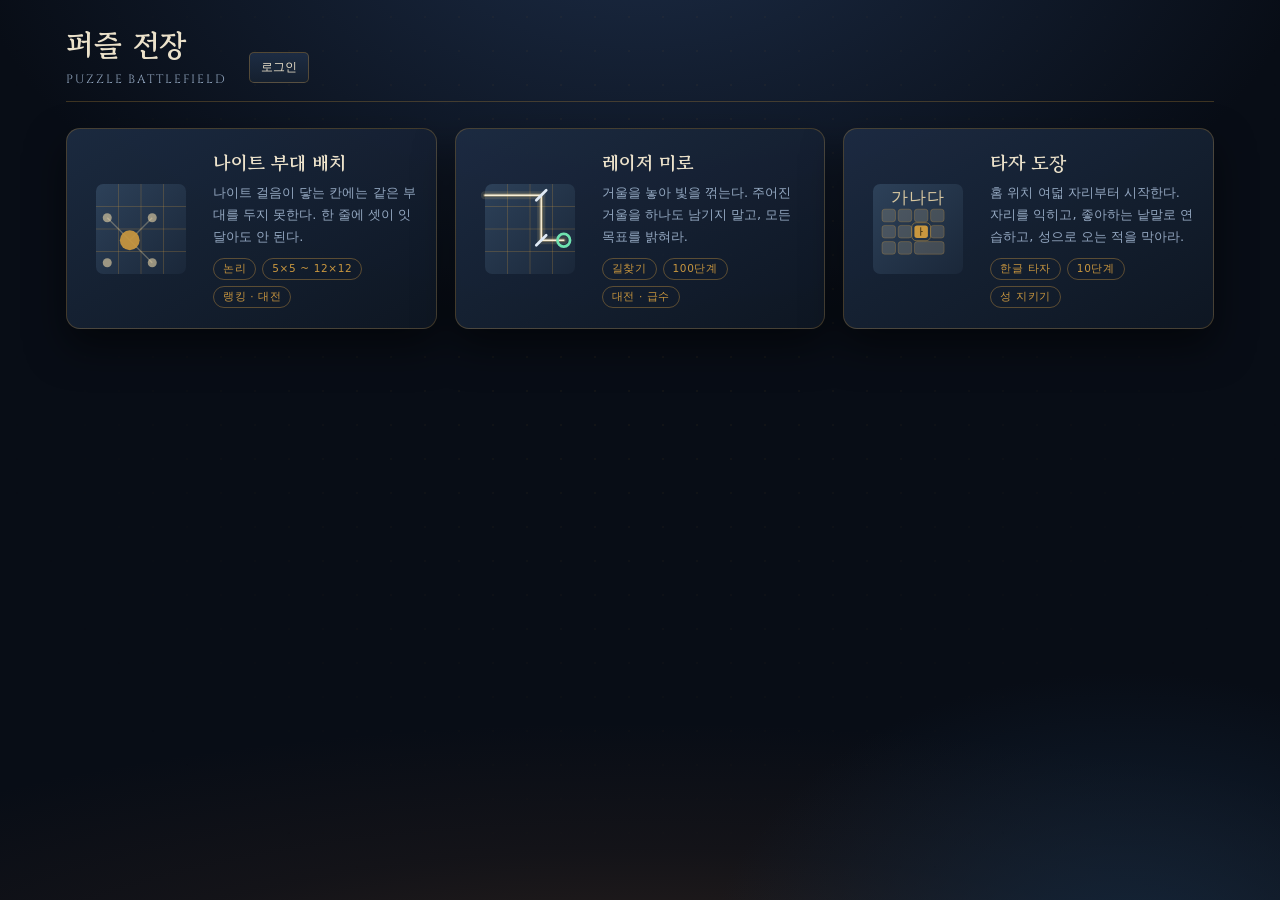
==== commit b33f72d8: "타자 도장 — 초등 한글 타자 익히기·낱말 연습·성 지키기 자판을 직접 읽는 두벌식 조합기 위에 세 화면을 올린다. 글자 입력칸에 포커스를 주지 않아 브라우저 한글 조합기가 끼어들" ====
--- a/index.html
+++ b/index.html
@@ -78,6 +78,35 @@
         <div class="game-tags"><span>길찾기</span><span>100단계</span><span>대전 · 급수</span></div>
       </div>
     </a>
+
+    <a class="game-card" href="type.html">
+      <svg class="game-art" viewBox="0 0 120 120" aria-hidden="true">
+        <defs>
+          <linearGradient id="tg" x1="0" y1="0" x2="1" y2="1">
+            <stop offset="0" stop-color="#2d4159"/><stop offset="1" stop-color="#1a2739"/>
+          </linearGradient>
+        </defs>
+        <rect x="10" y="10" width="100" height="100" rx="8" fill="url(#tg)"/>
+        <!-- 자판 석 줄. 가운데 줄 두 자리는 검지가 놓이는 홈 위치라 밝게 둔다. -->
+        <g fill="rgba(255,231,178,.16)" stroke="rgba(201,151,63,.32)">
+          <rect x="20" y="38" width="15" height="14" rx="3"/><rect x="38" y="38" width="15" height="14" rx="3"/>
+          <rect x="56" y="38" width="15" height="14" rx="3"/><rect x="74" y="38" width="15" height="14" rx="3"/>
+          <rect x="20" y="56" width="15" height="14" rx="3"/><rect x="38" y="56" width="15" height="14" rx="3"/>
+          <rect x="74" y="56" width="15" height="14" rx="3"/>
+          <rect x="20" y="74" width="15" height="14" rx="3"/><rect x="38" y="74" width="15" height="14" rx="3"/>
+          <rect x="56" y="74" width="33" height="14" rx="3"/>
+        </g>
+        <rect x="56" y="56" width="15" height="14" rx="3" fill="#c9973f"/>
+        <rect x="53" y="53" width="21" height="20" rx="5" fill="none" stroke="rgba(201,151,63,.55)"/>
+        <text x="63.5" y="67" font-size="11" text-anchor="middle" fill="#1a1206" font-family="serif">ㅏ</text>
+        <text x="60" y="31" font-size="19" text-anchor="middle" fill="rgba(255,231,178,.82)" font-family="serif" letter-spacing="1">가나다</text>
+      </svg>
+      <div class="game-text">
+        <h2>타자 도장</h2>
+        <p>홈 위치 여덟 자리부터 시작한다. 자리를 익히고, 좋아하는 낱말로 연습하고, 성으로 오는 적을 막아라.</p>
+        <div class="game-tags"><span>한글 타자</span><span>10단계</span><span>성 지키기</span></div>
+      </div>
+    </a>
   </div>
 </div>
 
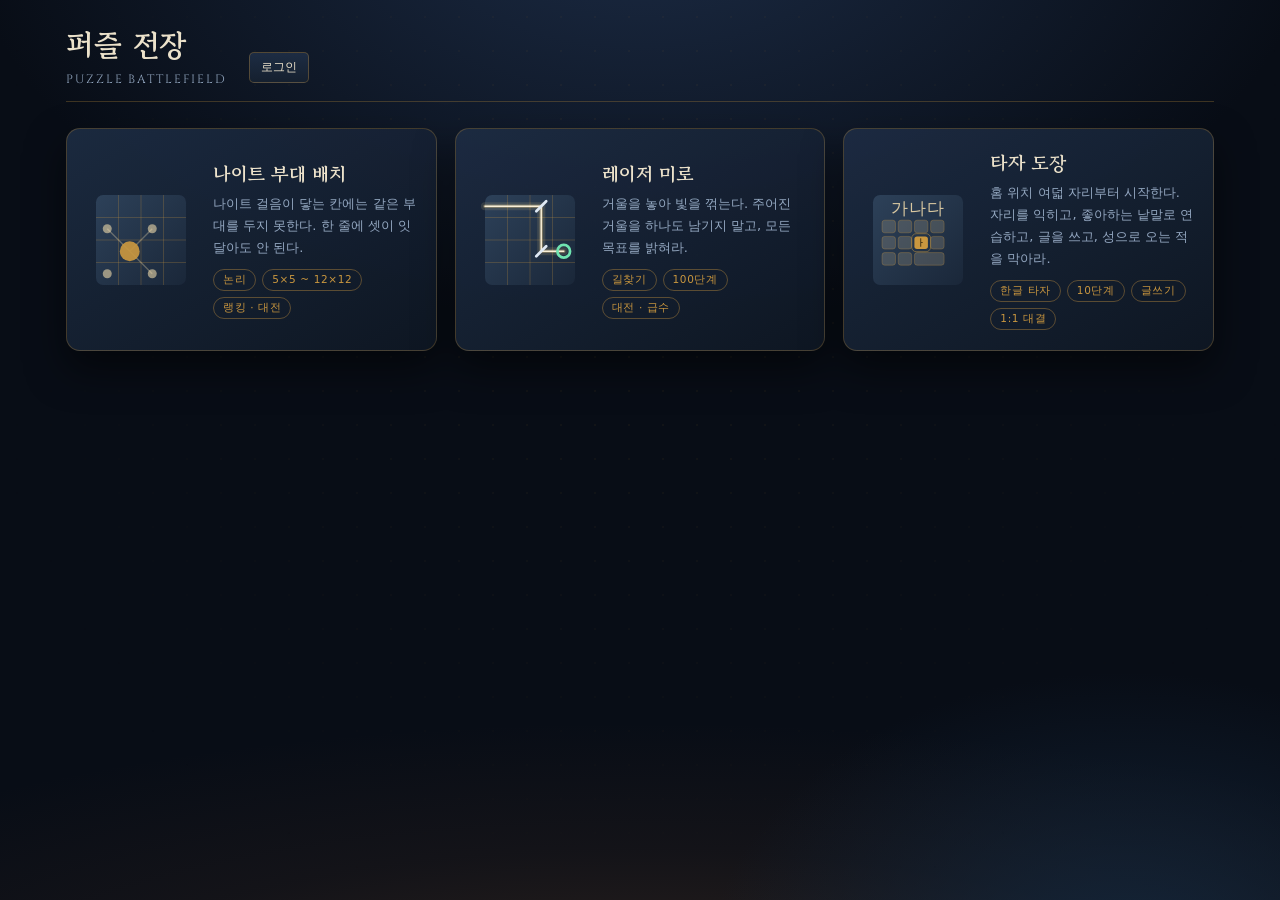
==== commit cc155e9c: "타자 도장에 글쓰기와 1:1 대결을 더한다 글쓰기는 두 갈래다. 베껴쓰기는 익히기·낱말과 같은 판을 그대로 쓴다 — 규칙이 같아야 아이가 헷갈리지 않는다. 자유 작문만 판이 다르다" ====
--- a/index.html
+++ b/index.html
@@ -103,8 +103,8 @@
       </svg>
       <div class="game-text">
         <h2>타자 도장</h2>
-        <p>홈 위치 여덟 자리부터 시작한다. 자리를 익히고, 좋아하는 낱말로 연습하고, 성으로 오는 적을 막아라.</p>
-        <div class="game-tags"><span>한글 타자</span><span>10단계</span><span>성 지키기</span></div>
+        <p>홈 위치 여덟 자리부터 시작한다. 자리를 익히고, 좋아하는 낱말로 연습하고, 글을 쓰고, 성으로 오는 적을 막아라.</p>
+        <div class="game-tags"><span>한글 타자</span><span>10단계</span><span>글쓰기</span><span>1:1 대결</span></div>
       </div>
     </a>
   </div>
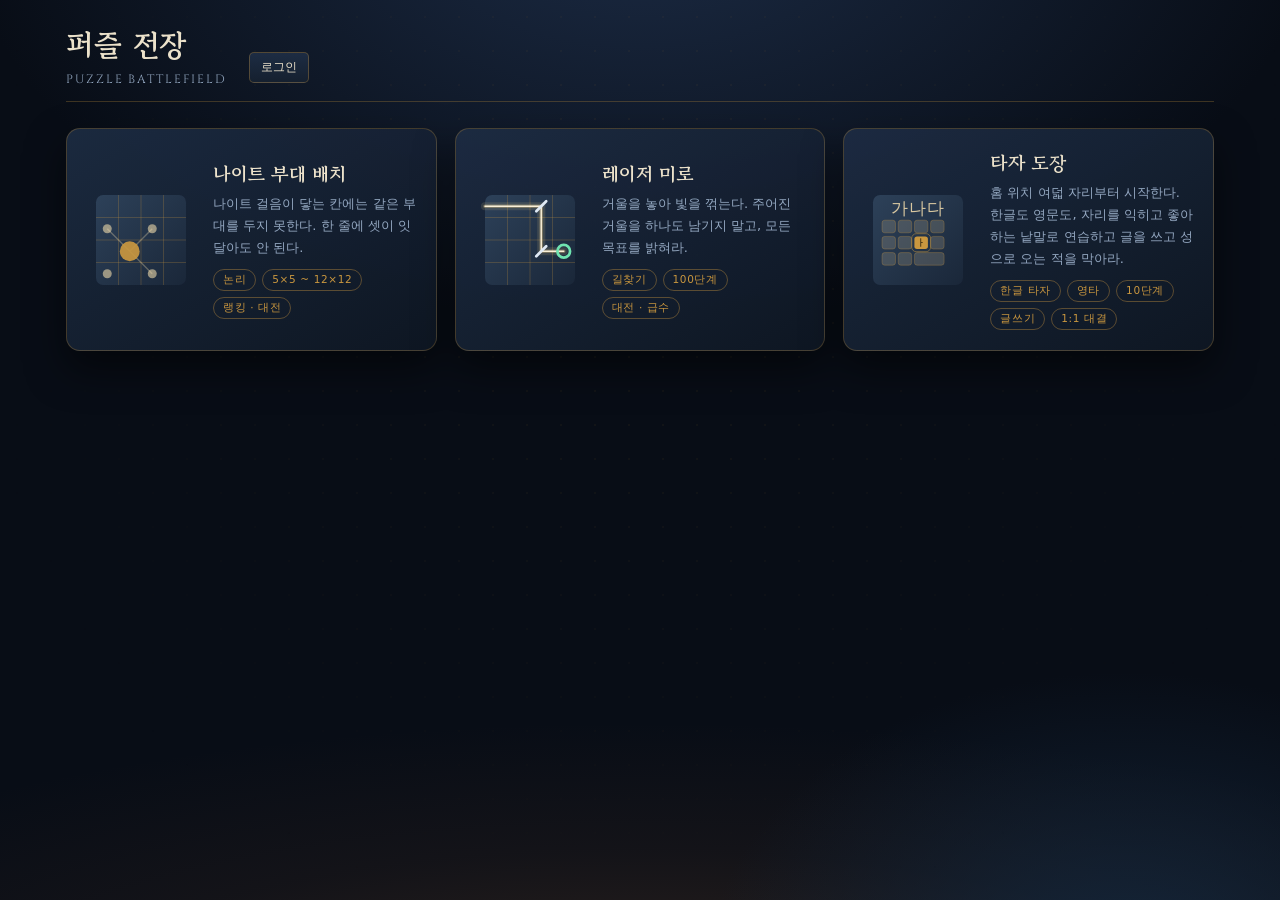
==== commit 38a16e74: "영타를 연다 — 익히기와 낱말에 한글·영문 갈래를 둔다 마지막으로 남아 있던 것이다. 한글 자리를 굳힌 뒤에 열기로 했던 영타를 붙였다.  ## 같은 자판, 다른 글자  새 엔진을" ====
--- a/index.html
+++ b/index.html
@@ -103,8 +103,8 @@
       </svg>
       <div class="game-text">
         <h2>타자 도장</h2>
-        <p>홈 위치 여덟 자리부터 시작한다. 자리를 익히고, 좋아하는 낱말로 연습하고, 글을 쓰고, 성으로 오는 적을 막아라.</p>
-        <div class="game-tags"><span>한글 타자</span><span>10단계</span><span>글쓰기</span><span>1:1 대결</span></div>
+        <p>홈 위치 여덟 자리부터 시작한다. 한글도 영문도, 자리를 익히고 좋아하는 낱말로 연습하고 글을 쓰고 성으로 오는 적을 막아라.</p>
+        <div class="game-tags"><span>한글 타자</span><span>영타</span><span>10단계</span><span>글쓰기</span><span>1:1 대결</span></div>
       </div>
     </a>
   </div>
--- a/css/theme.css
+++ b/css/theme.css
@@ -97,3 +97,11 @@
   .setup{margin-left:0; width:100%}
   .wrap{padding-bottom:90px}
 }
+/* 화면이 낮으면 머리글이 본문을 밀어낸다. 폰을 가로로 눕혔을 때나 작은 폰에서는
+   게임판·자판이 먼저 보여야 하므로 제목 줄을 접는다. */
+@media (max-height:720px){
+  .masthead{padding-bottom:9px; gap:8px 16px}
+  .brand h1{font-size:clamp(18px,3vw,24px)}
+  .brand .sub{display:none}
+  .wrap{padding-top:14px; padding-bottom:40px}
+}
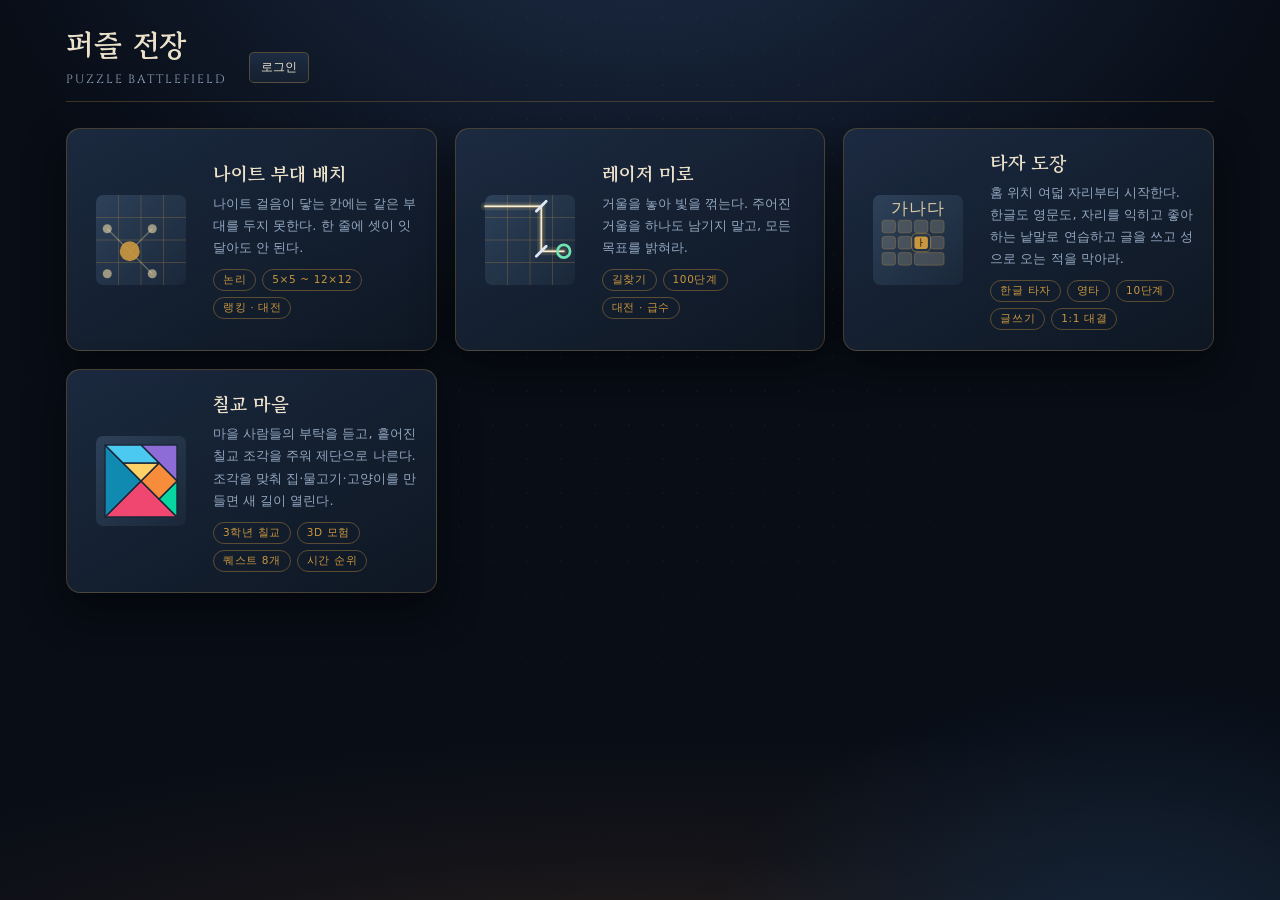
==== commit 7a899393: "칠교 마을을 연다 — 3학년 칠교를 3D 마을 퀘스트로 캐릭터가 마을·숲·성을 걸으며 흩어진 칠교 조각을 주워(세 개까지) 제단으로 나르고, 제단에서 내려다보며 끌어 맞춘다. 퀘스" ====
--- a/index.html
+++ b/index.html
@@ -107,6 +107,32 @@
         <div class="game-tags"><span>한글 타자</span><span>영타</span><span>10단계</span><span>글쓰기</span><span>1:1 대결</span></div>
       </div>
     </a>
+
+    <a class="game-card" href="tangram.html">
+      <!-- 일곱 조각 큰 정사각형 — 4번 퀘스트의 틀을 그대로 그린다 (한 변 4 → 80px) -->
+      <svg class="game-art" viewBox="0 0 120 120" aria-hidden="true">
+        <defs>
+          <linearGradient id="cg" x1="0" y1="0" x2="1" y2="1">
+            <stop offset="0" stop-color="#2d4159"/><stop offset="1" stop-color="#1a2739"/>
+          </linearGradient>
+        </defs>
+        <rect x="10" y="10" width="100" height="100" rx="8" fill="url(#cg)"/>
+        <g transform="translate(20 100) scale(20 -20)" stroke="#1a2739" stroke-width=".08" stroke-linejoin="round">
+          <path d="M0 0H4L2 2Z" fill="#ef476f"/>
+          <path d="M0 0L2 2L0 4Z" fill="#118ab2"/>
+          <path d="M4 2V4H2Z" fill="#8e6cd8"/>
+          <path d="M4 0V2L3 1Z" fill="#06d6a0"/>
+          <path d="M3 1L4 2L3 3L2 2Z" fill="#f78c3b"/>
+          <path d="M2 2L3 3H1Z" fill="#ffd166"/>
+          <path d="M1 3H3L2 4H0Z" fill="#4cc9f0"/>
+        </g>
+      </svg>
+      <div class="game-text">
+        <h2>칠교 마을</h2>
+        <p>마을 사람들의 부탁을 듣고, 흩어진 칠교 조각을 주워 제단으로 나른다. 조각을 맞춰 집·물고기·고양이를 만들면 새 길이 열린다.</p>
+        <div class="game-tags"><span>3학년 칠교</span><span>3D 모험</span><span>퀘스트 8개</span><span>시간 순위</span></div>
+      </div>
+    </a>
   </div>
 </div>
 
--- a/css/theme.css
+++ b/css/theme.css
@@ -99,6 +99,10 @@
 }
 /* 화면이 낮으면 머리글이 본문을 밀어낸다. 폰을 가로로 눕혔을 때나 작은 폰에서는
    게임판·자판이 먼저 보여야 하므로 제목 줄을 접는다. */
+/* 손가락으로 누르는 화면에서는 단추가 손끝만 해야 한다. 기본 높이 31px 은 작다. */
+@media (max-width:780px){
+  select,.btn{min-height:40px; padding:9px 13px; font-size:13.5px}
+}
 @media (max-height:720px){
   .masthead{padding-bottom:9px; gap:8px 16px}
   .brand h1{font-size:clamp(18px,3vw,24px)}
--- a/css/app.css
+++ b/css/app.css
@@ -275,3 +275,66 @@
   .chat-bubble{animation:none}
   .chat-bubble.out{animation:none; opacity:0}
 }
+
+/* ══════════════ 지금 기록이 어디에 남는가 ══════════════
+
+   두 게임의 모든 화면 위에 서는 한 줄이다. 잘 되고 있을 때는 눈에 띄지 않아야 하고,
+   기록이 이 브라우저에만 남고 있을 때만 눈에 걸려야 한다. 그래서 세 얼굴을 준다 —
+   조용한 ✓, 권하는 ◍, 붙잡는 ! */
+#saveNote:empty{display:none}
+.save-note{
+  display:flex; align-items:center; gap:11px; flex-wrap:wrap;
+  margin:0 0 14px; padding:10px 14px; border-radius:10px;
+  border:1px solid rgba(201,151,63,.2); background:rgba(14,23,38,.62);
+}
+.save-mark{
+  width:24px; min-width:24px; height:24px; border-radius:50%;
+  display:grid; place-items:center; font-size:13px; font-weight:700;
+  background:rgba(147,167,192,.16); color:var(--mist);
+}
+.save-say{flex:1; min-width:180px; font-size:12.5px; line-height:1.65; color:var(--mist)}
+.save-say b{display:block; color:var(--parch); font-size:13.5px; font-weight:400}
+.save-say i{font-style:normal}
+.save-say code{font-size:11.5px; color:var(--brass); word-break:break-all}
+
+/* 잘 저장되고 있다 — 있는 줄만 알면 된다 */
+.save-note.ok{border-color:rgba(67,191,143,.22); background:rgba(67,191,143,.05); padding:7px 14px}
+.save-note.ok .save-mark{background:rgba(67,191,143,.16); color:var(--u2); width:20px; min-width:20px; height:20px; font-size:11px}
+.save-note.ok .save-say b{font-size:12.5px; color:var(--mist)}
+
+/* 이 브라우저에만 남고 있다 — 권한다 */
+.save-note.off{border-color:rgba(240,180,41,.32); background:rgba(240,180,41,.06)}
+.save-note.off .save-mark{background:rgba(240,180,41,.18); color:var(--u1)}
+
+/* 서버가 받아 주지 않았다 — 붙잡는다 */
+.save-note.bad{border-color:rgba(224,87,109,.45); background:rgba(224,87,109,.08)}
+.save-note.bad .save-mark{background:rgba(224,87,109,.2); color:var(--u3)}
+
+.save-do{
+  font-family:var(--body); font-size:13.5px; color:#1a1206; white-space:nowrap;
+  background:linear-gradient(#c9973f,#9c7024); border:1px solid #e0b45c;
+  border-radius:8px; padding:9px 15px; min-height:40px; cursor:pointer; font-weight:700;
+}
+.save-do[disabled]{opacity:.5; pointer-events:none}
+
+/* 판을 처음 열 때 한 번 권하는 창 */
+#card:has(.save-ask){text-align:left; width:min(430px,92vw); max-height:88vh; overflow-y:auto}
+#card:has(.save-ask) h2{text-align:center}
+.save-ask p{margin:0 0 12px; font-size:13.5px; line-height:1.85; color:var(--mist)}
+.save-ask p b{color:var(--parch)}
+.save-ask-note{font-size:12px !important; color:#6f83a0 !important; border-top:1px solid rgba(201,151,63,.16); padding-top:11px}
+.save-ask-act{display:flex; gap:10px; margin-top:18px}
+.save-ask-act button{
+  flex:1; font-family:var(--body); font-size:14.5px; color:var(--parch);
+  background:linear-gradient(#1d2c43,#15202f); border:1px solid rgba(201,151,63,.34);
+  border-radius:8px; padding:13px 16px; min-height:50px; cursor:pointer;
+}
+.save-ask-act button.on{background:linear-gradient(#c9973f,#9c7024); color:#1a1206;
+  border-color:#e0b45c; font-weight:700}
+
+@media (max-width:620px){
+  .save-note{padding:10px 12px; gap:9px}
+  .save-do{width:100%; min-height:46px}
+  .save-ask-act{flex-direction:column-reverse}
+  .save-ask-act button{min-height:48px}
+}
--- a/css/hub.css
+++ b/css/hub.css
@@ -2,7 +2,9 @@
 
 .hub{
   display:grid; gap:18px; margin-top:26px;
-  grid-template-columns:repeat(auto-fit, minmax(320px, 1fr));
+  /* 320px 을 그대로 밑값으로 두면 320px 폰에서 칸이 화면보다 넓어져 가로로 밀린다.
+     쓸 수 있는 폭보다 커지지 않게 막는다. */
+  grid-template-columns:repeat(auto-fit, minmax(min(320px, 100%), 1fr));
 }
 
 .game-card{
